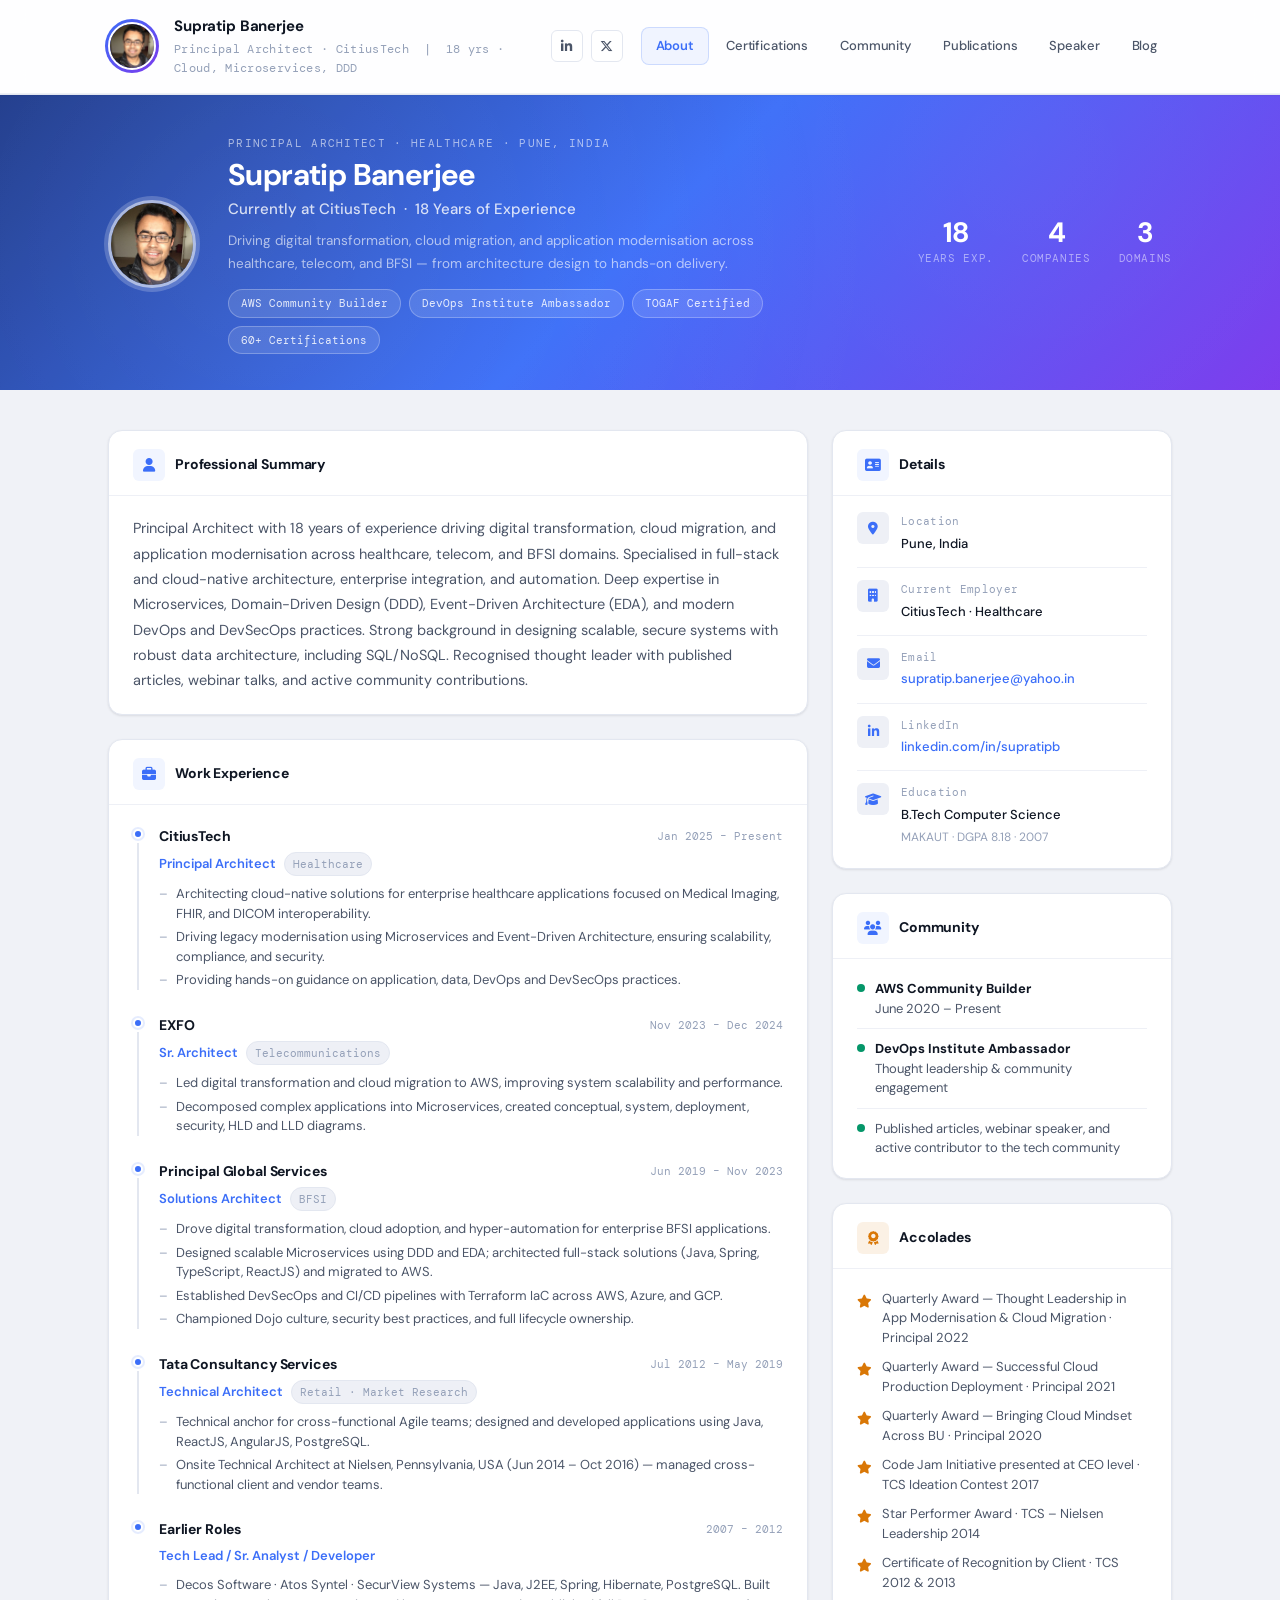
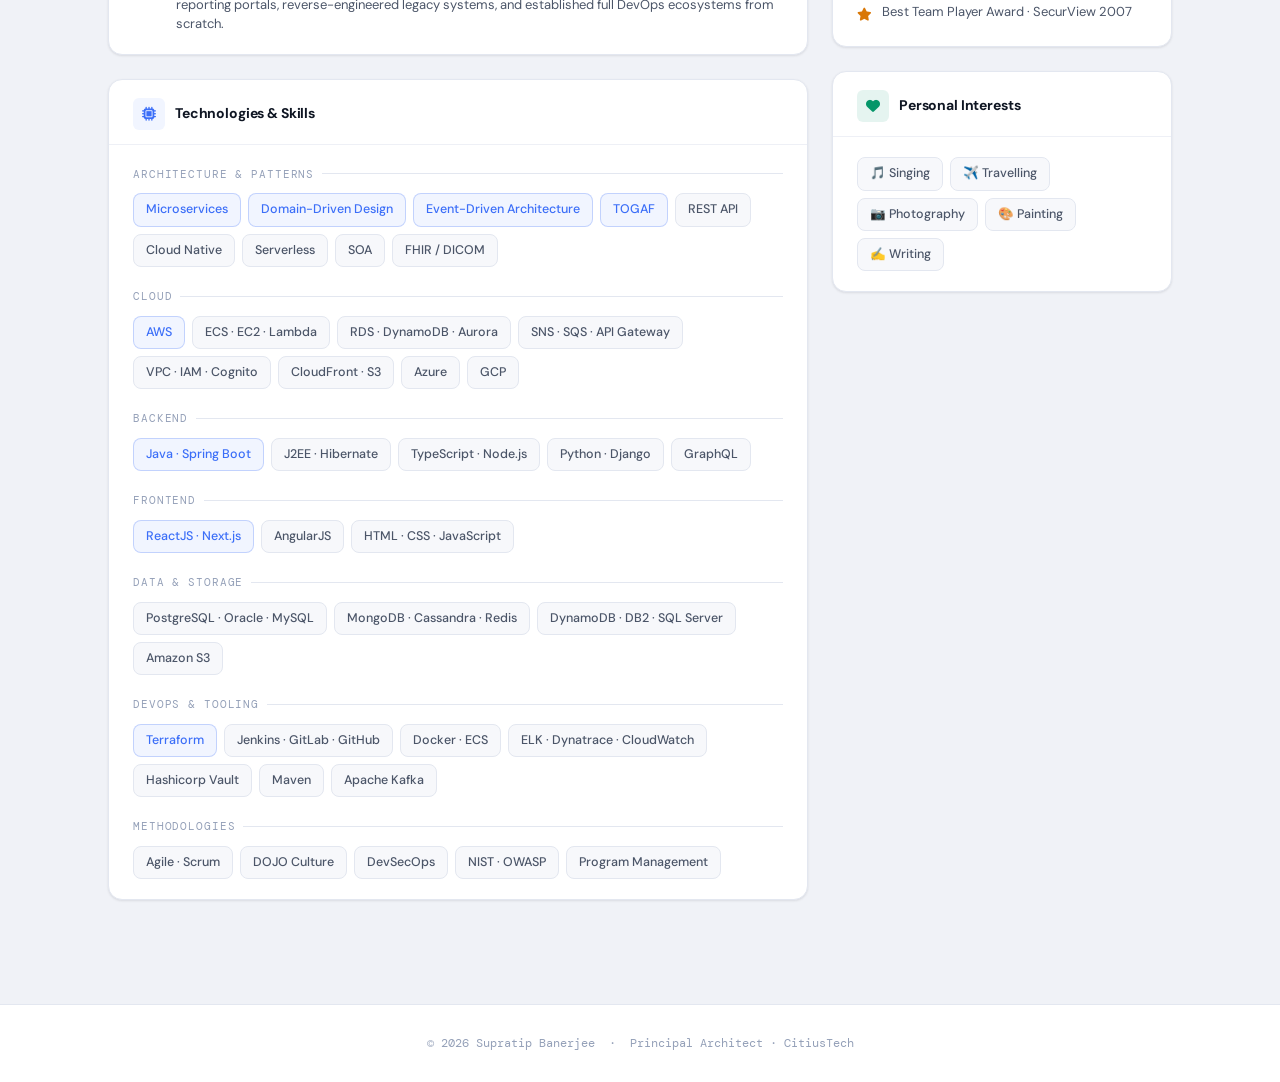
==== index.html @ 38ea7be4 "Update index.html" ====
<!DOCTYPE html>
<html lang="en">
<head>
  <meta charset="UTF-8" />
  <title>Supratip Banerjee · About</title>
  <link rel="icon" href="files/icons/title_icon.png" type="image/x-icon" />
  <meta name="viewport" content="width=device-width, initial-scale=1" />
  <link rel="preconnect" href="https://fonts.googleapis.com" />
  <link rel="preconnect" href="https://fonts.gstatic.com" crossorigin />
  <link href="https://fonts.googleapis.com/css2?family=DM+Sans:wght@300;400;500;600;700&family=DM+Mono:wght@400;500&display=swap" rel="stylesheet" />
  <link rel="stylesheet" href="https://cdnjs.cloudflare.com/ajax/libs/font-awesome/6.5.0/css/all.min.css" />

  <style>
    :root {
      --bg:             #f0f2f7;
      --surface:        #ffffff;
      --surface-2:      #f7f8fb;
      --surface-3:      #eef0f6;
      --border:         #e3e7f0;
      --border-light:   #eef0f6;
      --accent:         #3b6ef8;
      --accent-hover:   #2554d4;
      --accent-dim:     rgba(59,110,248,0.07);
      --accent-dim2:    rgba(59,110,248,0.13);
      --purple:         #7c3aed;
      --green:          #059669;
      --amber:          #d97706;
      --text-primary:   #0f1623;
      --text-secondary: #4b5568;
      --text-muted:     #94a0b8;
      --shadow-sm:      0 1px 3px rgba(15,22,35,0.06), 0 1px 2px rgba(15,22,35,0.04);
      --shadow-md:      0 4px 16px rgba(15,22,35,0.08), 0 1px 4px rgba(15,22,35,0.05);
      --shadow-hover:   0 8px 28px rgba(59,110,248,0.13), 0 2px 8px rgba(15,22,35,0.06);
      --radius:         14px;
      --radius-sm:      8px;
      --radius-xs:      6px;
      --font-body:      'DM Sans', sans-serif;
      --font-mono:      'DM Mono', monospace;
      --transition:     0.18s ease;
      --max-w:          1120px;
    }

    *, *::before, *::after { box-sizing: border-box; margin: 0; padding: 0; }
    html { scroll-behavior: smooth; }
    body {
      background: var(--bg);
      color: var(--text-primary);
      font-family: var(--font-body);
      font-size: 15px;
      line-height: 1.7;
      -webkit-font-smoothing: antialiased;
    }
    a { color: var(--accent); text-decoration: none; transition: all var(--transition); }
    a:hover { opacity: 0.8; }
    img { display: block; max-width: 100%; }
    .container { max-width: var(--max-w); margin: 0 auto; padding: 0 28px; }

    /* ══ HEADER (shared) ══ */
    .site-header {
      background: rgba(255,255,255,0.92);
      backdrop-filter: blur(12px);
      -webkit-backdrop-filter: blur(12px);
      border-bottom: 1px solid var(--border-light);
      position: sticky; top: 0; z-index: 100;
      box-shadow: 0 1px 0 var(--border), var(--shadow-sm);
    }
    .header-inner {
      display: flex; align-items: center; gap: 18px;
      padding: 14px 28px; max-width: var(--max-w); margin: 0 auto;
    }
    .profile-avatar-wrap { position: relative; flex-shrink: 0; }
    .profile-avatar-wrap::before {
      content: ''; position: absolute; inset: -3px; border-radius: 50%;
      background: linear-gradient(135deg, var(--accent), var(--purple)); z-index: 0;
    }
    .profile-avatar {
      width: 48px; height: 48px; border-radius: 50%; object-fit: cover;
      border: 2.5px solid #fff; position: relative; z-index: 1; display: block;
    }
    .profile-info { flex: 1; min-width: 0; }
    .profile-name { font-size: 15px; font-weight: 700; color: var(--text-primary); letter-spacing: -0.01em; white-space: nowrap; overflow: hidden; text-overflow: ellipsis; }
    .profile-title { font-size: 11.5px; color: var(--text-muted); font-family: var(--font-mono); letter-spacing: 0.03em; }
    .social-links { display: flex; gap: 8px; align-items: center; }
    .social-links a {
      display: flex; align-items: center; justify-content: center;
      width: 32px; height: 32px; border-radius: var(--radius-xs);
      border: 1px solid var(--border); background: var(--surface);
      color: var(--text-secondary); font-size: 13px; transition: all var(--transition);
    }
    .social-links a:hover { color: var(--accent); border-color: var(--accent); background: var(--accent-dim); opacity: 1; transform: translateY(-1px); }
    .site-nav { display: flex; gap: 2px; align-items: center; }
    .nav-link { font-size: 13px; font-weight: 500; color: var(--text-secondary); padding: 7px 14px; border-radius: var(--radius-sm); border: 1px solid transparent; transition: all var(--transition); white-space: nowrap; letter-spacing: -0.01em; }
    .nav-link:hover { color: var(--text-primary); background: var(--surface-3); opacity: 1; }
    .nav-link.active { color: var(--accent); background: var(--accent-dim); border-color: rgba(59,110,248,0.2); font-weight: 600; opacity: 1; }
    .hamburger { display: none; flex-direction: column; gap: 5px; cursor: pointer; padding: 6px; background: none; border: none; margin-left: auto; }
    .hamburger span { display: block; width: 22px; height: 2px; background: var(--text-secondary); border-radius: 2px; transition: all var(--transition); }
    .mobile-nav { display: none; background: var(--surface); border-top: 1px solid var(--border-light); padding: 10px 20px 14px; flex-wrap: wrap; gap: 4px; }
    .mobile-nav.open { display: flex; }

    /* ══ HERO ══ */
    .hero-strip {
      background: linear-gradient(135deg, #1e3a8a 0%, #3b6ef8 50%, #7c3aed 100%);
      padding: 40px 0 36px; position: relative; overflow: hidden;
    }
    .hero-strip::before {
      content: ''; position: absolute; inset: 0;
      background: radial-gradient(circle at 20% 50%, rgba(255,255,255,0.06) 0%, transparent 60%),
                  radial-gradient(circle at 80% 20%, rgba(255,255,255,0.04) 0%, transparent 50%);
    }
    .hero-inner {
      max-width: var(--max-w); margin: 0 auto; padding: 0 28px;
      position: relative; display: flex; align-items: center; gap: 32px; flex-wrap: wrap;
    }
    .hero-avatar-wrap { position: relative; flex-shrink: 0; }
    .hero-avatar-wrap::before {
      content: ''; position: absolute; inset: -4px; border-radius: 50%;
      background: rgba(255,255,255,0.2);
    }
    .hero-avatar {
      width: 88px; height: 88px; border-radius: 50%; object-fit: cover;
      border: 3px solid rgba(255,255,255,0.5); position: relative; z-index: 1;
    }
    .hero-text { flex: 1; min-width: 220px; }
    .hero-eyebrow { font-size: 11px; font-family: var(--font-mono); color: rgba(255,255,255,0.6); letter-spacing: 0.12em; text-transform: uppercase; margin-bottom: 6px; }
    .hero-name { font-size: 30px; font-weight: 700; color: #fff; letter-spacing: -0.02em; line-height: 1.15; margin-bottom: 4px; }
    .hero-role { font-size: 15px; color: rgba(255,255,255,0.8); margin-bottom: 8px; font-weight: 500; }
    .hero-intro { font-size: 13.5px; color: rgba(255,255,255,0.62); max-width: 540px; line-height: 1.65; }
    .hero-badges { display: flex; gap: 8px; flex-wrap: wrap; margin-top: 14px; }
    .hero-badge {
      font-size: 11px; font-family: var(--font-mono); padding: 4px 12px;
      border-radius: 20px; border: 1px solid rgba(255,255,255,0.25);
      background: rgba(255,255,255,0.12); color: rgba(255,255,255,0.85);
    }
    .hero-stats { display: flex; gap: 28px; flex-wrap: wrap; flex-shrink: 0; }
    .stat-item { text-align: center; }
    .stat-number { font-size: 28px; font-weight: 700; color: #fff; line-height: 1; letter-spacing: -0.02em; }
    .stat-label { font-size: 10.5px; color: rgba(255,255,255,0.5); font-family: var(--font-mono); letter-spacing: 0.06em; margin-top: 3px; text-transform: uppercase; }

    /* ══ MAIN ══ */
    .main { padding: 40px 0 80px; }
    .two-col { display: grid; grid-template-columns: 1fr 340px; gap: 24px; align-items: start; }

    /* ══ SECTION CARD ══ */
    .section-card {
      background: var(--surface); border: 1px solid var(--border);
      border-radius: var(--radius); box-shadow: var(--shadow-sm); overflow: hidden;
      margin-bottom: 24px;
    }
    .section-head {
      padding: 18px 24px 14px;
      border-bottom: 1px solid var(--border-light);
      display: flex; align-items: center; gap: 10px;
    }
    .section-icon {
      width: 32px; height: 32px; border-radius: var(--radius-xs);
      background: var(--accent-dim); color: var(--accent);
      display: flex; align-items: center; justify-content: center; font-size: 14px; flex-shrink: 0;
    }
    .section-title { font-size: 14px; font-weight: 700; color: var(--text-primary); letter-spacing: -0.01em; }
    .section-body { padding: 20px 24px; }

    /* ══ SUMMARY ══ */
    .summary-text { font-size: 14.5px; color: var(--text-secondary); line-height: 1.75; }

    /* ══ EXPERIENCE TIMELINE ══ */
    .timeline { display: flex; flex-direction: column; gap: 0; }
    .timeline-item { display: flex; gap: 16px; padding-bottom: 24px; position: relative; }
    .timeline-item:last-child { padding-bottom: 0; }
    .timeline-left { display: flex; flex-direction: column; align-items: center; flex-shrink: 0; }
    .timeline-dot {
      width: 10px; height: 10px; border-radius: 50%;
      background: var(--accent); border: 2px solid var(--surface);
      box-shadow: 0 0 0 2px var(--accent-dim2); flex-shrink: 0; margin-top: 4px;
    }
    .timeline-line {
      width: 2px; flex: 1; background: var(--border); margin-top: 4px;
    }
    .timeline-item:last-child .timeline-line { display: none; }
    .timeline-content { flex: 1; min-width: 0; }
    .timeline-header { display: flex; align-items: flex-start; justify-content: space-between; gap: 12px; flex-wrap: wrap; margin-bottom: 3px; }
    .timeline-company { font-size: 14px; font-weight: 700; color: var(--text-primary); letter-spacing: -0.01em; }
    .timeline-period { font-size: 11px; font-family: var(--font-mono); color: var(--text-muted); white-space: nowrap; margin-top: 2px; }
    .timeline-role-row { display: flex; align-items: center; gap: 8px; margin-bottom: 8px; flex-wrap: wrap; }
    .timeline-role { font-size: 13px; font-weight: 600; color: var(--accent); }
    .timeline-domain {
      font-size: 11px; font-family: var(--font-mono); padding: 2px 8px;
      border-radius: 20px; background: var(--surface-3); border: 1px solid var(--border);
      color: var(--text-muted);
    }
    .timeline-bullets { padding-left: 0; list-style: none; display: flex; flex-direction: column; gap: 4px; }
    .timeline-bullets li { font-size: 13px; color: var(--text-secondary); display: flex; gap: 8px; line-height: 1.5; }
    .timeline-bullets li::before { content: '–'; color: var(--text-muted); flex-shrink: 0; }

    /* ══ SKILLS / TECH ══ */
    .skill-group { margin-bottom: 20px; }
    .skill-group:last-child { margin-bottom: 0; }
    .skill-group-label {
      font-size: 11px; font-family: var(--font-mono); letter-spacing: 0.08em;
      text-transform: uppercase; color: var(--text-muted); margin-bottom: 10px;
      display: flex; align-items: center; gap: 8px;
    }
    .skill-group-label::after { content: ''; flex: 1; height: 1px; background: var(--border); }
    .skill-tags { display: flex; flex-wrap: wrap; gap: 7px; }
    .skill-tag {
      font-size: 12.5px; font-weight: 500; padding: 5px 12px;
      border-radius: var(--radius-sm); border: 1px solid var(--border);
      background: var(--surface-2); color: var(--text-secondary);
      transition: all var(--transition); cursor: default;
    }
    .skill-tag:hover { border-color: var(--accent); color: var(--accent); background: var(--accent-dim); }
    .skill-tag.highlight { background: var(--accent-dim); border-color: rgba(59,110,248,0.25); color: var(--accent); }

    /* ══ SIDEBAR CARDS ══ */
    .info-row { display: flex; align-items: flex-start; gap: 12px; padding: 12px 0; border-bottom: 1px solid var(--border-light); }
    .info-row:last-child { border-bottom: none; padding-bottom: 0; }
    .info-row:first-child { padding-top: 0; }
    .info-icon { width: 32px; height: 32px; border-radius: var(--radius-xs); background: var(--surface-3); color: var(--accent); display: flex; align-items: center; justify-content: center; font-size: 13px; flex-shrink: 0; }
    .info-label { font-size: 11px; font-family: var(--font-mono); color: var(--text-muted); letter-spacing: 0.03em; margin-bottom: 2px; }
    .info-value { font-size: 13px; font-weight: 500; color: var(--text-primary); }
    .info-value a { color: var(--accent); }

    /* Accolades */
    .accolade-list { display: flex; flex-direction: column; gap: 10px; }
    .accolade-item { display: flex; gap: 10px; align-items: flex-start; }
    .accolade-icon { color: var(--amber); font-size: 13px; margin-top: 2px; flex-shrink: 0; }
    .accolade-text { font-size: 13px; color: var(--text-secondary); line-height: 1.5; }

    /* Community */
    .community-item { display: flex; gap: 10px; align-items: flex-start; padding: 10px 0; border-bottom: 1px solid var(--border-light); }
    .community-item:last-child { border-bottom: none; padding-bottom: 0; }
    .community-item:first-child { padding-top: 0; }
    .community-dot { width: 8px; height: 8px; border-radius: 50%; background: var(--green); flex-shrink: 0; margin-top: 5px; }
    .community-text { font-size: 13px; color: var(--text-secondary); line-height: 1.5; }
    .community-text strong { color: var(--text-primary); }

    /* ══ FOOTER ══ */
    .site-footer { border-top: 1px solid var(--border); padding: 28px; text-align: center; font-size: 12px; color: var(--text-muted); font-family: var(--font-mono); background: var(--surface); }

    /* ══ RESPONSIVE ══ */
    @media (max-width: 900px) {
      .two-col { grid-template-columns: 1fr; }
    }
    @media (max-width: 768px) {
      .header-inner { padding: 12px 20px; gap: 12px; }
      .site-nav { display: none; }
      .hamburger { display: flex; }
      .hero-strip { padding: 28px 0; }
      .hero-name { font-size: 24px; }
      .hero-stats { gap: 16px; }
      .container { padding: 0 20px; }
    }
    @media (max-width: 520px) {
      .hero-inner { flex-direction: column; }
      .hero-avatar { width: 68px; height: 68px; }
    }
  </style>
</head>
<body>

<!-- ── Header ── -->
<header class="site-header">
  <div class="header-inner">
    <div class="profile-avatar-wrap">
      <img class="profile-avatar" src="assets/images/profile.png" alt="Supratip Banerjee" />
    </div>
    <div class="profile-info">
      <div class="profile-name">Supratip Banerjee</div>
      <div class="profile-title">Principal Architect · CitiusTech &nbsp;|&nbsp; 18 yrs · Cloud, Microservices, DDD</div>
    </div>
    <div class="social-links">
      <a href="https://www.linkedin.com/in/supratipb/" target="_blank" aria-label="LinkedIn"><i class="fab fa-linkedin-in"></i></a>
      <a href="https://twitter.com/supratip" target="_blank" aria-label="Twitter"><i class="fab fa-x-twitter"></i></a>
    </div>
    <nav class="site-nav" aria-label="Main navigation">
      <a href="index.html" class="nav-link active">About</a>
      <a href="cert.html" class="nav-link">Certifications</a>
      <a href="comm.html" class="nav-link">Community</a>
      <a href="publication.html" class="nav-link">Publications</a>
      <a href="speaker.html" class="nav-link">Speaker</a>
      <a href="blog.html" class="nav-link">Blog</a>
    </nav>
    <button class="hamburger" id="hamburgerBtn" aria-label="Toggle menu" aria-expanded="false">
      <span></span><span></span><span></span>
    </button>
  </div>
  <nav class="mobile-nav" id="mobileNav">
    <a href="about.html" class="nav-link active">About</a>
    <a href="index.html" class="nav-link">Certifications</a>
    <a href="comm.html" class="nav-link">Community</a>
    <a href="publication.html" class="nav-link">Publications</a>
    <a href="speaker.html" class="nav-link">Speaker</a>
    <a href="blog.html" class="nav-link">Blog</a>
  </nav>
</header>

<!-- ── Hero ── -->
<div class="hero-strip">
  <div class="hero-inner">
    <div class="hero-avatar-wrap">
      <img class="hero-avatar" src="assets/images/profile.png" alt="Supratip Banerjee" />
    </div>
    <div class="hero-text">
      <div class="hero-eyebrow">Principal Architect · Healthcare · Pune, India</div>
      <h1 class="hero-name">Supratip Banerjee</h1>
      <div class="hero-role">Currently at CitiusTech &nbsp;·&nbsp; 18 Years of Experience</div>
      <div class="hero-intro">Driving digital transformation, cloud migration, and application modernisation across healthcare, telecom, and BFSI — from architecture design to hands-on delivery.</div>
      <div class="hero-badges">
        <span class="hero-badge">AWS Community Builder</span>
        <span class="hero-badge">DevOps Institute Ambassador</span>
        <span class="hero-badge">TOGAF Certified</span>
        <span class="hero-badge">60+ Certifications</span>
      </div>
    </div>
    <div class="hero-stats">
      <div class="stat-item">
        <div class="stat-number">18</div>
        <div class="stat-label">Years Exp.</div>
      </div>
      <div class="stat-item">
        <div class="stat-number">4</div>
        <div class="stat-label">Companies</div>
      </div>
      <div class="stat-item">
        <div class="stat-number">3</div>
        <div class="stat-label">Domains</div>
      </div>
    </div>
  </div>
</div>

<!-- ── Main ── -->
<main class="main">
  <div class="container">
    <div class="two-col">

      <!-- LEFT COLUMN -->
      <div>

        <!-- Summary -->
        <div class="section-card">
          <div class="section-head">
            <div class="section-icon"><i class="fa-solid fa-user"></i></div>
            <div class="section-title">Professional Summary</div>
          </div>
          <div class="section-body">
            <p class="summary-text">
              Principal Architect with 18 years of experience driving digital transformation, cloud migration,
              and application modernisation across healthcare, telecom, and BFSI domains. Specialised in
              full-stack and cloud-native architecture, enterprise integration, and automation. Deep expertise
              in Microservices, Domain-Driven Design (DDD), Event-Driven Architecture (EDA), and modern
              DevOps and DevSecOps practices. Strong background in designing scalable, secure systems with
              robust data architecture, including SQL/NoSQL. Recognised thought leader with published articles,
              webinar talks, and active community contributions.
            </p>
          </div>
        </div>

        <!-- Experience -->
        <div class="section-card">
          <div class="section-head">
            <div class="section-icon"><i class="fa-solid fa-briefcase"></i></div>
            <div class="section-title">Work Experience</div>
          </div>
          <div class="section-body">
            <div class="timeline">

              <div class="timeline-item">
                <div class="timeline-left">
                  <div class="timeline-dot"></div>
                  <div class="timeline-line"></div>
                </div>
                <div class="timeline-content">
                  <div class="timeline-header">
                    <div class="timeline-company">CitiusTech</div>
                    <div class="timeline-period">Jan 2025 – Present</div>
                  </div>
                  <div class="timeline-role-row">
                    <span class="timeline-role">Principal Architect</span>
                    <span class="timeline-domain">Healthcare</span>
                  </div>
                  <ul class="timeline-bullets">
                    <li>Architecting cloud-native solutions for enterprise healthcare applications focused on Medical Imaging, FHIR, and DICOM interoperability.</li>
                    <li>Driving legacy modernisation using Microservices and Event-Driven Architecture, ensuring scalability, compliance, and security.</li>
                    <li>Providing hands-on guidance on application, data, DevOps and DevSecOps practices.</li>
                  </ul>
                </div>
              </div>

              <div class="timeline-item">
                <div class="timeline-left">
                  <div class="timeline-dot"></div>
                  <div class="timeline-line"></div>
                </div>
                <div class="timeline-content">
                  <div class="timeline-header">
                    <div class="timeline-company">EXFO</div>
                    <div class="timeline-period">Nov 2023 – Dec 2024</div>
                  </div>
                  <div class="timeline-role-row">
                    <span class="timeline-role">Sr. Architect</span>
                    <span class="timeline-domain">Telecommunications</span>
                  </div>
                  <ul class="timeline-bullets">
                    <li>Led digital transformation and cloud migration to AWS, improving system scalability and performance.</li>
                    <li>Decomposed complex applications into Microservices, created conceptual, system, deployment, security, HLD and LLD diagrams.</li>
                  </ul>
                </div>
              </div>

              <div class="timeline-item">
                <div class="timeline-left">
                  <div class="timeline-dot"></div>
                  <div class="timeline-line"></div>
                </div>
                <div class="timeline-content">
                  <div class="timeline-header">
                    <div class="timeline-company">Principal Global Services</div>
                    <div class="timeline-period">Jun 2019 – Nov 2023</div>
                  </div>
                  <div class="timeline-role-row">
                    <span class="timeline-role">Solutions Architect</span>
                    <span class="timeline-domain">BFSI</span>
                  </div>
                  <ul class="timeline-bullets">
                    <li>Drove digital transformation, cloud adoption, and hyper-automation for enterprise BFSI applications.</li>
                    <li>Designed scalable Microservices using DDD and EDA; architected full-stack solutions (Java, Spring, TypeScript, ReactJS) and migrated to AWS.</li>
                    <li>Established DevSecOps and CI/CD pipelines with Terraform IaC across AWS, Azure, and GCP.</li>
                    <li>Championed Dojo culture, security best practices, and full lifecycle ownership.</li>
                  </ul>
                </div>
              </div>

              <div class="timeline-item">
                <div class="timeline-left">
                  <div class="timeline-dot"></div>
                  <div class="timeline-line"></div>
                </div>
                <div class="timeline-content">
                  <div class="timeline-header">
                    <div class="timeline-company">Tata Consultancy Services</div>
                    <div class="timeline-period">Jul 2012 – May 2019</div>
                  </div>
                  <div class="timeline-role-row">
                    <span class="timeline-role">Technical Architect</span>
                    <span class="timeline-domain">Retail · Market Research</span>
                  </div>
                  <ul class="timeline-bullets">
                    <li>Technical anchor for cross-functional Agile teams; designed and developed applications using Java, ReactJS, AngularJS, PostgreSQL.</li>
                    <li>Onsite Technical Architect at Nielsen, Pennsylvania, USA (Jun 2014 – Oct 2016) — managed cross-functional client and vendor teams.</li>
                  </ul>
                </div>
              </div>

              <div class="timeline-item">
                <div class="timeline-left">
                  <div class="timeline-dot"></div>
                  <div class="timeline-line"></div>
                </div>
                <div class="timeline-content">
                  <div class="timeline-header">
                    <div class="timeline-company">Earlier Roles</div>
                    <div class="timeline-period">2007 – 2012</div>
                  </div>
                  <div class="timeline-role-row">
                    <span class="timeline-role">Tech Lead / Sr. Analyst / Developer</span>
                  </div>
                  <ul class="timeline-bullets">
                    <li>Decos Software · Atos Syntel · SecurView Systems — Java, J2EE, Spring, Hibernate, PostgreSQL. Built reporting portals, reverse-engineered legacy systems, and established full DevOps ecosystems from scratch.</li>
                  </ul>
                </div>
              </div>

            </div>
          </div>
        </div>

        <!-- Tech & Skills -->
        <div class="section-card">
          <div class="section-head">
            <div class="section-icon"><i class="fa-solid fa-microchip"></i></div>
            <div class="section-title">Technologies &amp; Skills</div>
          </div>
          <div class="section-body">

            <div class="skill-group">
              <div class="skill-group-label">Architecture &amp; Patterns</div>
              <div class="skill-tags">
                <span class="skill-tag highlight">Microservices</span>
                <span class="skill-tag highlight">Domain-Driven Design</span>
                <span class="skill-tag highlight">Event-Driven Architecture</span>
                <span class="skill-tag highlight">TOGAF</span>
                <span class="skill-tag">REST API</span>
                <span class="skill-tag">Cloud Native</span>
                <span class="skill-tag">Serverless</span>
                <span class="skill-tag">SOA</span>
                <span class="skill-tag">FHIR / DICOM</span>
              </div>
            </div>

            <div class="skill-group">
              <div class="skill-group-label">Cloud</div>
              <div class="skill-tags">
                <span class="skill-tag highlight">AWS</span>
                <span class="skill-tag">ECS · EC2 · Lambda</span>
                <span class="skill-tag">RDS · DynamoDB · Aurora</span>
                <span class="skill-tag">SNS · SQS · API Gateway</span>
                <span class="skill-tag">VPC · IAM · Cognito</span>
                <span class="skill-tag">CloudFront · S3</span>
                <span class="skill-tag">Azure</span>
                <span class="skill-tag">GCP</span>
              </div>
            </div>

            <div class="skill-group">
              <div class="skill-group-label">Backend</div>
              <div class="skill-tags">
                <span class="skill-tag highlight">Java · Spring Boot</span>
                <span class="skill-tag">J2EE · Hibernate</span>
                <span class="skill-tag">TypeScript · Node.js</span>
                <span class="skill-tag">Python · Django</span>
                <span class="skill-tag">GraphQL</span>
              </div>
            </div>

            <div class="skill-group">
              <div class="skill-group-label">Frontend</div>
              <div class="skill-tags">
                <span class="skill-tag highlight">ReactJS · Next.js</span>
                <span class="skill-tag">AngularJS</span>
                <span class="skill-tag">HTML · CSS · JavaScript</span>
              </div>
            </div>

            <div class="skill-group">
              <div class="skill-group-label">Data &amp; Storage</div>
              <div class="skill-tags">
                <span class="skill-tag">PostgreSQL · Oracle · MySQL</span>
                <span class="skill-tag">MongoDB · Cassandra · Redis</span>
                <span class="skill-tag">DynamoDB · DB2 · SQL Server</span>
                <span class="skill-tag">Amazon S3</span>
              </div>
            </div>

            <div class="skill-group">
              <div class="skill-group-label">DevOps &amp; Tooling</div>
              <div class="skill-tags">
                <span class="skill-tag highlight">Terraform</span>
                <span class="skill-tag">Jenkins · GitLab · GitHub</span>
                <span class="skill-tag">Docker · ECS</span>
                <span class="skill-tag">ELK · Dynatrace · CloudWatch</span>
                <span class="skill-tag">Hashicorp Vault</span>
                <span class="skill-tag">Maven</span>
                <span class="skill-tag">Apache Kafka</span>
              </div>
            </div>

            <div class="skill-group">
              <div class="skill-group-label">Methodologies</div>
              <div class="skill-tags">
                <span class="skill-tag">Agile · Scrum</span>
                <span class="skill-tag">DOJO Culture</span>
                <span class="skill-tag">DevSecOps</span>
                <span class="skill-tag">NIST · OWASP</span>
                <span class="skill-tag">Program Management</span>
              </div>
            </div>

          </div>
        </div>

      </div><!-- /LEFT -->

      <!-- RIGHT COLUMN -->
      <div>

        <!-- Contact & Info -->
        <div class="section-card">
          <div class="section-head">
            <div class="section-icon"><i class="fa-solid fa-address-card"></i></div>
            <div class="section-title">Details</div>
          </div>
          <div class="section-body" style="padding-top:16px;">
            <div class="info-row">
              <div class="info-icon"><i class="fa-solid fa-location-dot"></i></div>
              <div>
                <div class="info-label">Location</div>
                <div class="info-value">Pune, India</div>
              </div>
            </div>
            <div class="info-row">
              <div class="info-icon"><i class="fa-solid fa-building"></i></div>
              <div>
                <div class="info-label">Current Employer</div>
                <div class="info-value">CitiusTech · Healthcare</div>
              </div>
            </div>
            <div class="info-row">
              <div class="info-icon"><i class="fa-solid fa-envelope"></i></div>
              <div>
                <div class="info-label">Email</div>
                <div class="info-value"><a href="mailto:supratip.banerjee@yahoo.in">supratip.banerjee@yahoo.in</a></div>
              </div>
            </div>
            <div class="info-row">
              <div class="info-icon"><i class="fab fa-linkedin-in"></i></div>
              <div>
                <div class="info-label">LinkedIn</div>
                <div class="info-value"><a href="https://www.linkedin.com/in/supratipb/" target="_blank">linkedin.com/in/supratipb</a></div>
              </div>
            </div>
            <div class="info-row">
              <div class="info-icon"><i class="fa-solid fa-graduation-cap"></i></div>
              <div>
                <div class="info-label">Education</div>
                <div class="info-value">B.Tech Computer Science<br><span style="font-size:12px;color:var(--text-muted);font-weight:400;">MAKAUT · DGPA 8.18 · 2007</span></div>
              </div>
            </div>
          </div>
        </div>

        <!-- Community -->
        <div class="section-card">
          <div class="section-head">
            <div class="section-icon"><i class="fa-solid fa-users"></i></div>
            <div class="section-title">Community</div>
          </div>
          <div class="section-body">
            <div class="community-item">
              <div class="community-dot"></div>
              <div class="community-text"><strong>AWS Community Builder</strong><br>June 2020 – Present</div>
            </div>
            <div class="community-item">
              <div class="community-dot"></div>
              <div class="community-text"><strong>DevOps Institute Ambassador</strong><br>Thought leadership & community engagement</div>
            </div>
            <div class="community-item">
              <div class="community-dot"></div>
              <div class="community-text">Published articles, webinar speaker, and active contributor to the tech community</div>
            </div>
          </div>
        </div>

        <!-- Accolades -->
        <div class="section-card">
          <div class="section-head">
            <div class="section-icon" style="background:rgba(217,119,6,0.1);color:var(--amber);"><i class="fa-solid fa-award"></i></div>
            <div class="section-title">Accolades</div>
          </div>
          <div class="section-body">
            <div class="accolade-list">
              <div class="accolade-item">
                <div class="accolade-icon"><i class="fa-solid fa-star"></i></div>
                <div class="accolade-text">Quarterly Award — Thought Leadership in App Modernisation & Cloud Migration · Principal 2022</div>
              </div>
              <div class="accolade-item">
                <div class="accolade-icon"><i class="fa-solid fa-star"></i></div>
                <div class="accolade-text">Quarterly Award — Successful Cloud Production Deployment · Principal 2021</div>
              </div>
              <div class="accolade-item">
                <div class="accolade-icon"><i class="fa-solid fa-star"></i></div>
                <div class="accolade-text">Quarterly Award — Bringing Cloud Mindset Across BU · Principal 2020</div>
              </div>
              <div class="accolade-item">
                <div class="accolade-icon"><i class="fa-solid fa-star"></i></div>
                <div class="accolade-text">Code Jam Initiative presented at CEO level · TCS Ideation Contest 2017</div>
              </div>
              <div class="accolade-item">
                <div class="accolade-icon"><i class="fa-solid fa-star"></i></div>
                <div class="accolade-text">Star Performer Award · TCS – Nielsen Leadership 2014</div>
              </div>
              <div class="accolade-item">
                <div class="accolade-icon"><i class="fa-solid fa-star"></i></div>
                <div class="accolade-text">Certificate of Recognition by Client · TCS 2012 &amp; 2013</div>
              </div>
              <div class="accolade-item">
                <div class="accolade-icon"><i class="fa-solid fa-star"></i></div>
                <div class="accolade-text">Best Team Player Award · SecurView 2007</div>
              </div>
            </div>
          </div>
        </div>

        <!-- Interests -->
        <div class="section-card">
          <div class="section-head">
            <div class="section-icon" style="background:rgba(5,150,105,0.1);color:var(--green);"><i class="fa-solid fa-heart"></i></div>
            <div class="section-title">Personal Interests</div>
          </div>
          <div class="section-body">
            <div class="skill-tags">
              <span class="skill-tag">🎵 Singing</span>
              <span class="skill-tag">✈️ Travelling</span>
              <span class="skill-tag">📷 Photography</span>
              <span class="skill-tag">🎨 Painting</span>
              <span class="skill-tag">✍️ Writing</span>
            </div>
          </div>
        </div>

      </div><!-- /RIGHT -->
    </div>
  </div>
</main>

<footer class="site-footer">
  &copy; <span id="year"></span> Supratip Banerjee &nbsp;·&nbsp; Principal Architect · CitiusTech
</footer>

<script>
  document.getElementById('year').textContent = new Date().getFullYear();
  document.getElementById('hamburgerBtn').addEventListener('click', function () {
    const nav = document.getElementById('mobileNav');
    const open = nav.classList.toggle('open');
    this.setAttribute('aria-expanded', open);
  });
</script>
</body>
</html>
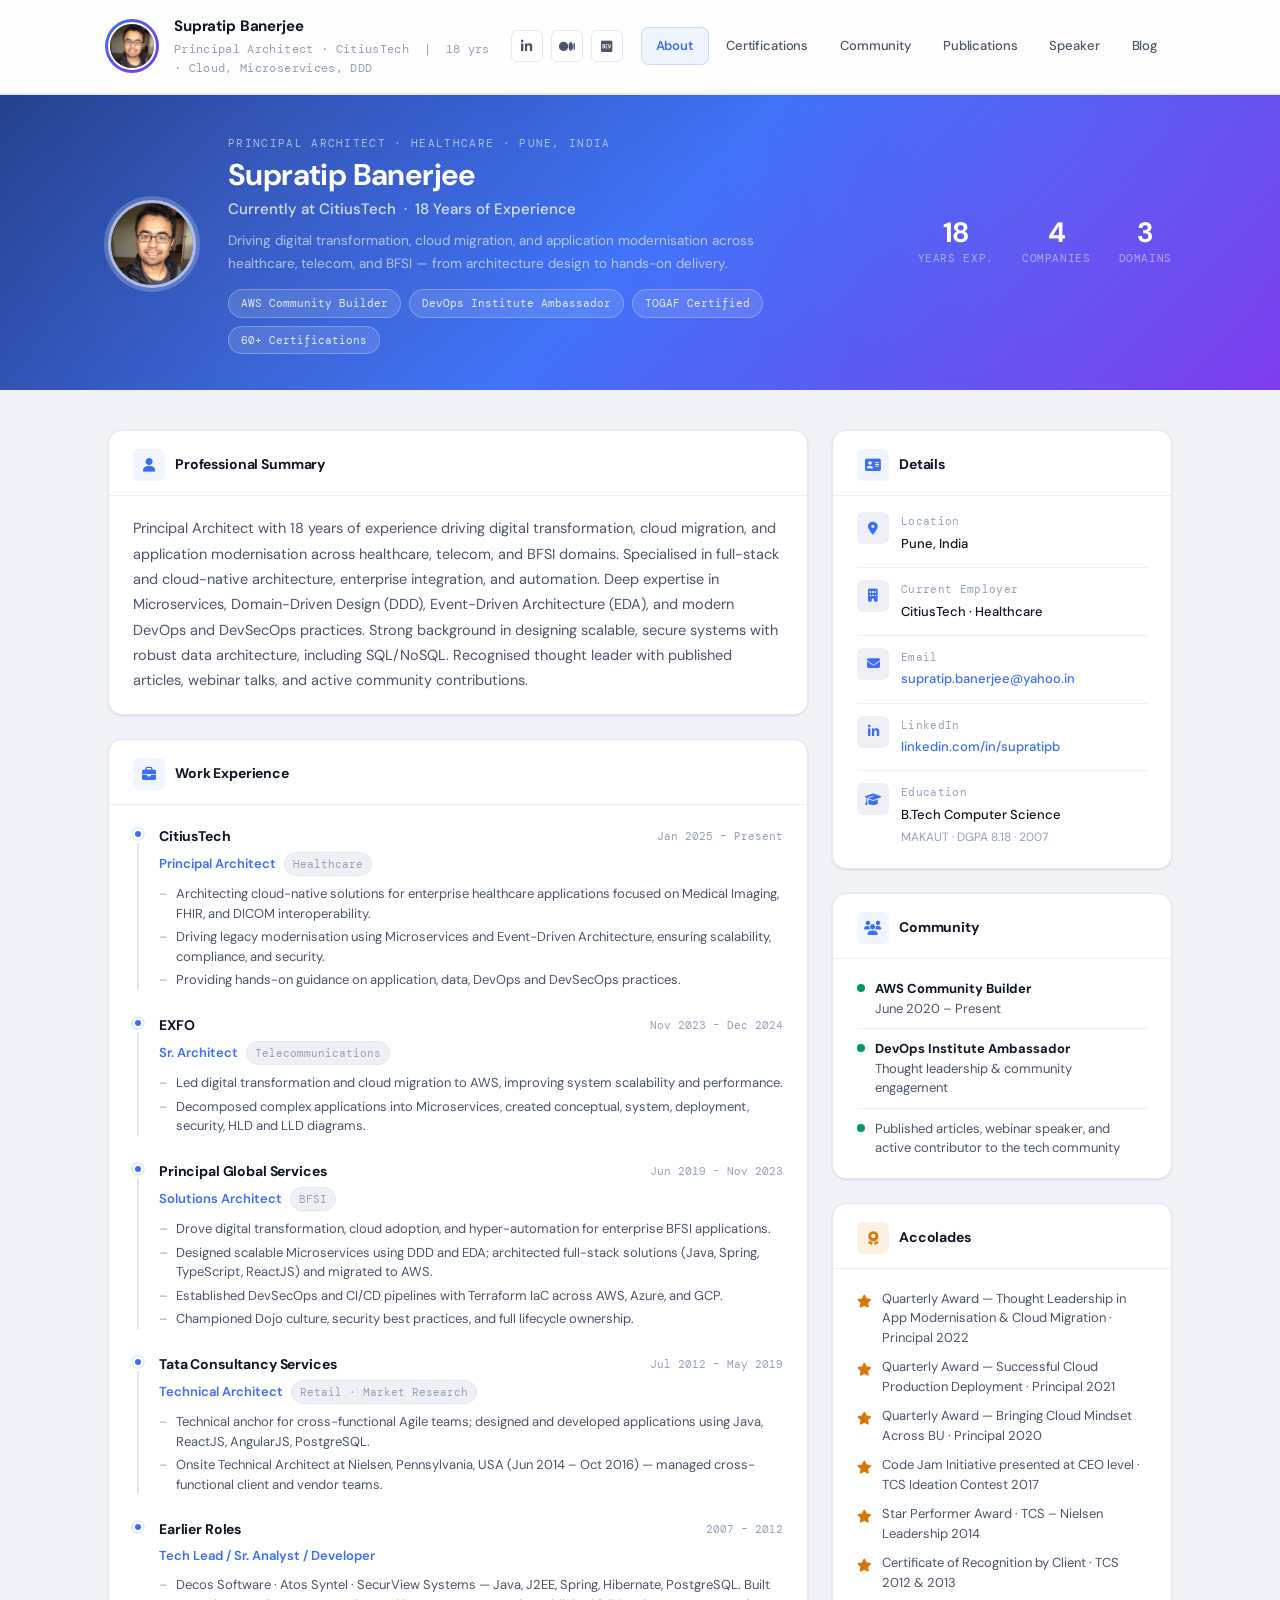
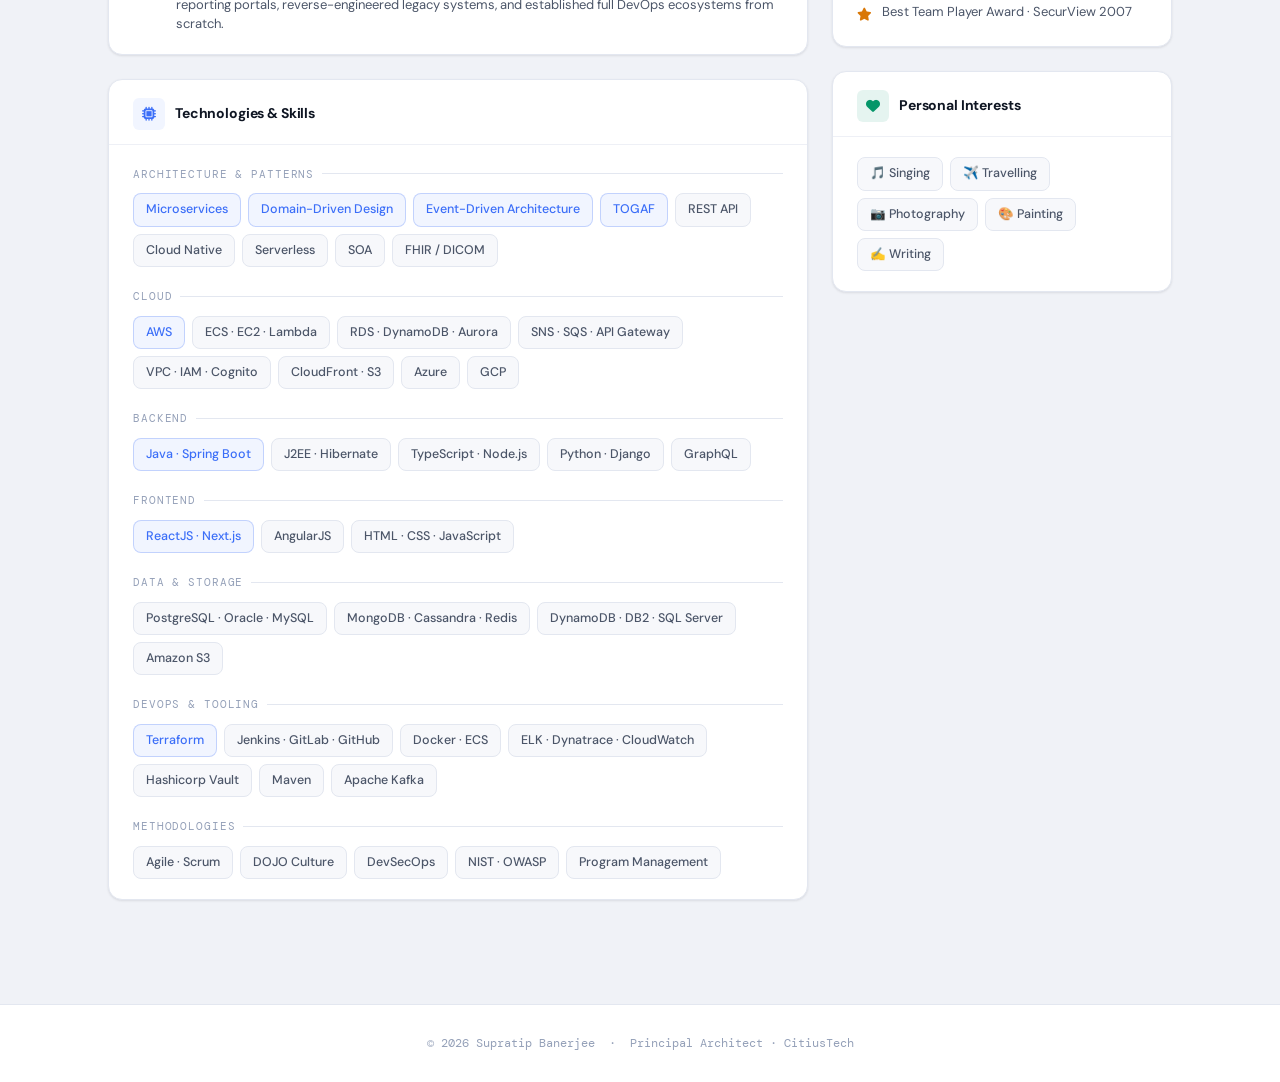
==== commit 431a6564: "Update index.html" ====
--- a/index.html
+++ b/index.html
@@ -269,7 +269,8 @@
     </div>
     <div class="social-links">
       <a href="https://www.linkedin.com/in/supratipb/" target="_blank" aria-label="LinkedIn"><i class="fab fa-linkedin-in"></i></a>
-      <a href="https://twitter.com/supratip" target="_blank" aria-label="Twitter"><i class="fab fa-x-twitter"></i></a>
+      <a href="https://medium.com/@supratip-banerjee" target="_blank" aria-label="Medium"><i class="fab fa-medium"></i></a>
+      <a href="https://dev.to/supratipb" target="_blank" aria-label="dev.to"><i class="fab fa-dev"></i></a>
     </div>
     <nav class="site-nav" aria-label="Main navigation">
       <a href="index.html" class="nav-link active">About</a>
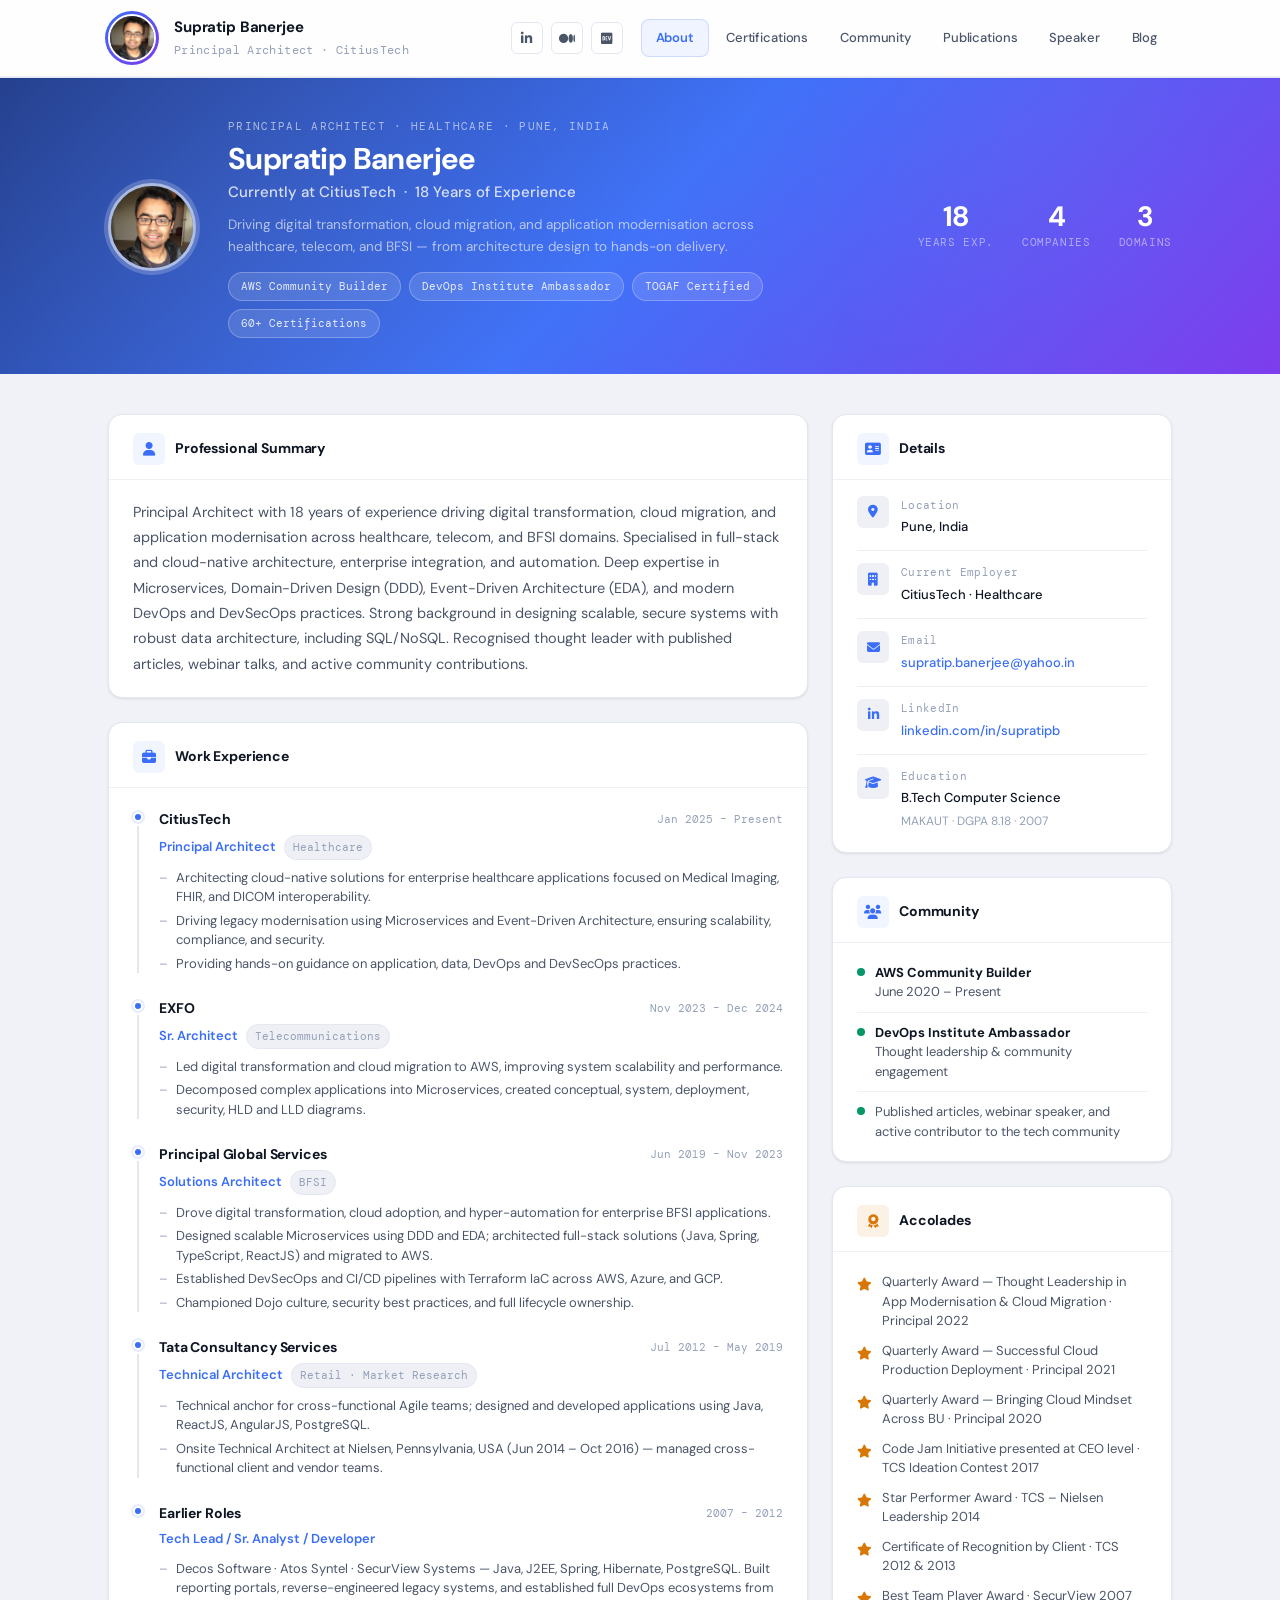
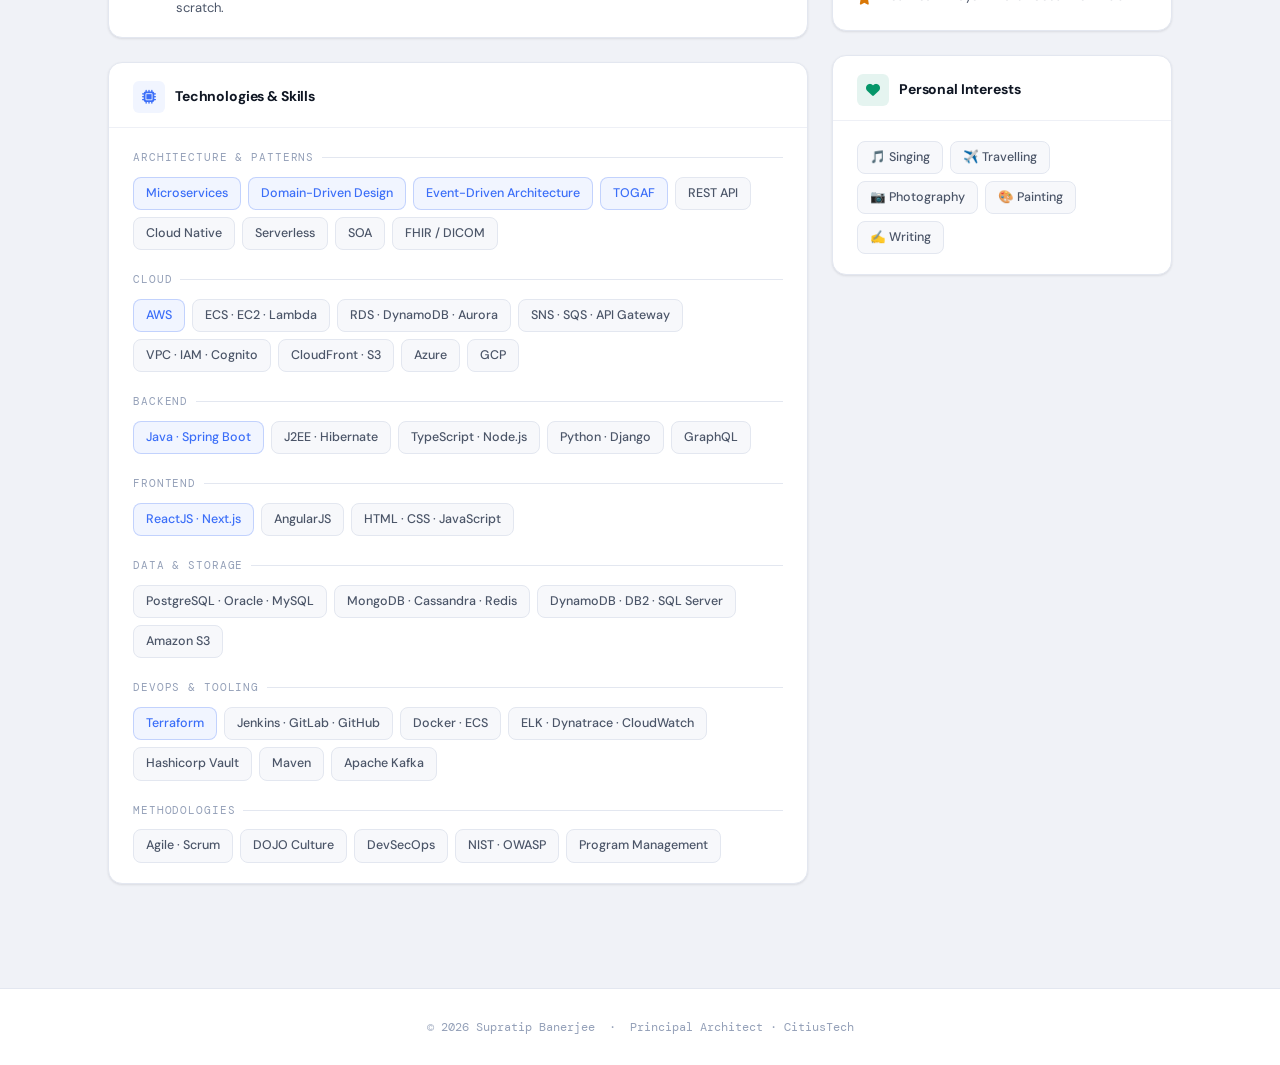
==== commit 978514f1: "Update index.html" ====
--- a/index.html
+++ b/index.html
@@ -265,7 +265,7 @@
     </div>
     <div class="profile-info">
       <div class="profile-name">Supratip Banerjee</div>
-      <div class="profile-title">Principal Architect · CitiusTech &nbsp;|&nbsp; 18 yrs · Cloud, Microservices, DDD</div>
+      <div class="profile-title">Principal Architect · CitiusTech &nbsp;</div>
     </div>
     <div class="social-links">
       <a href="https://www.linkedin.com/in/supratipb/" target="_blank" aria-label="LinkedIn"><i class="fab fa-linkedin-in"></i></a>
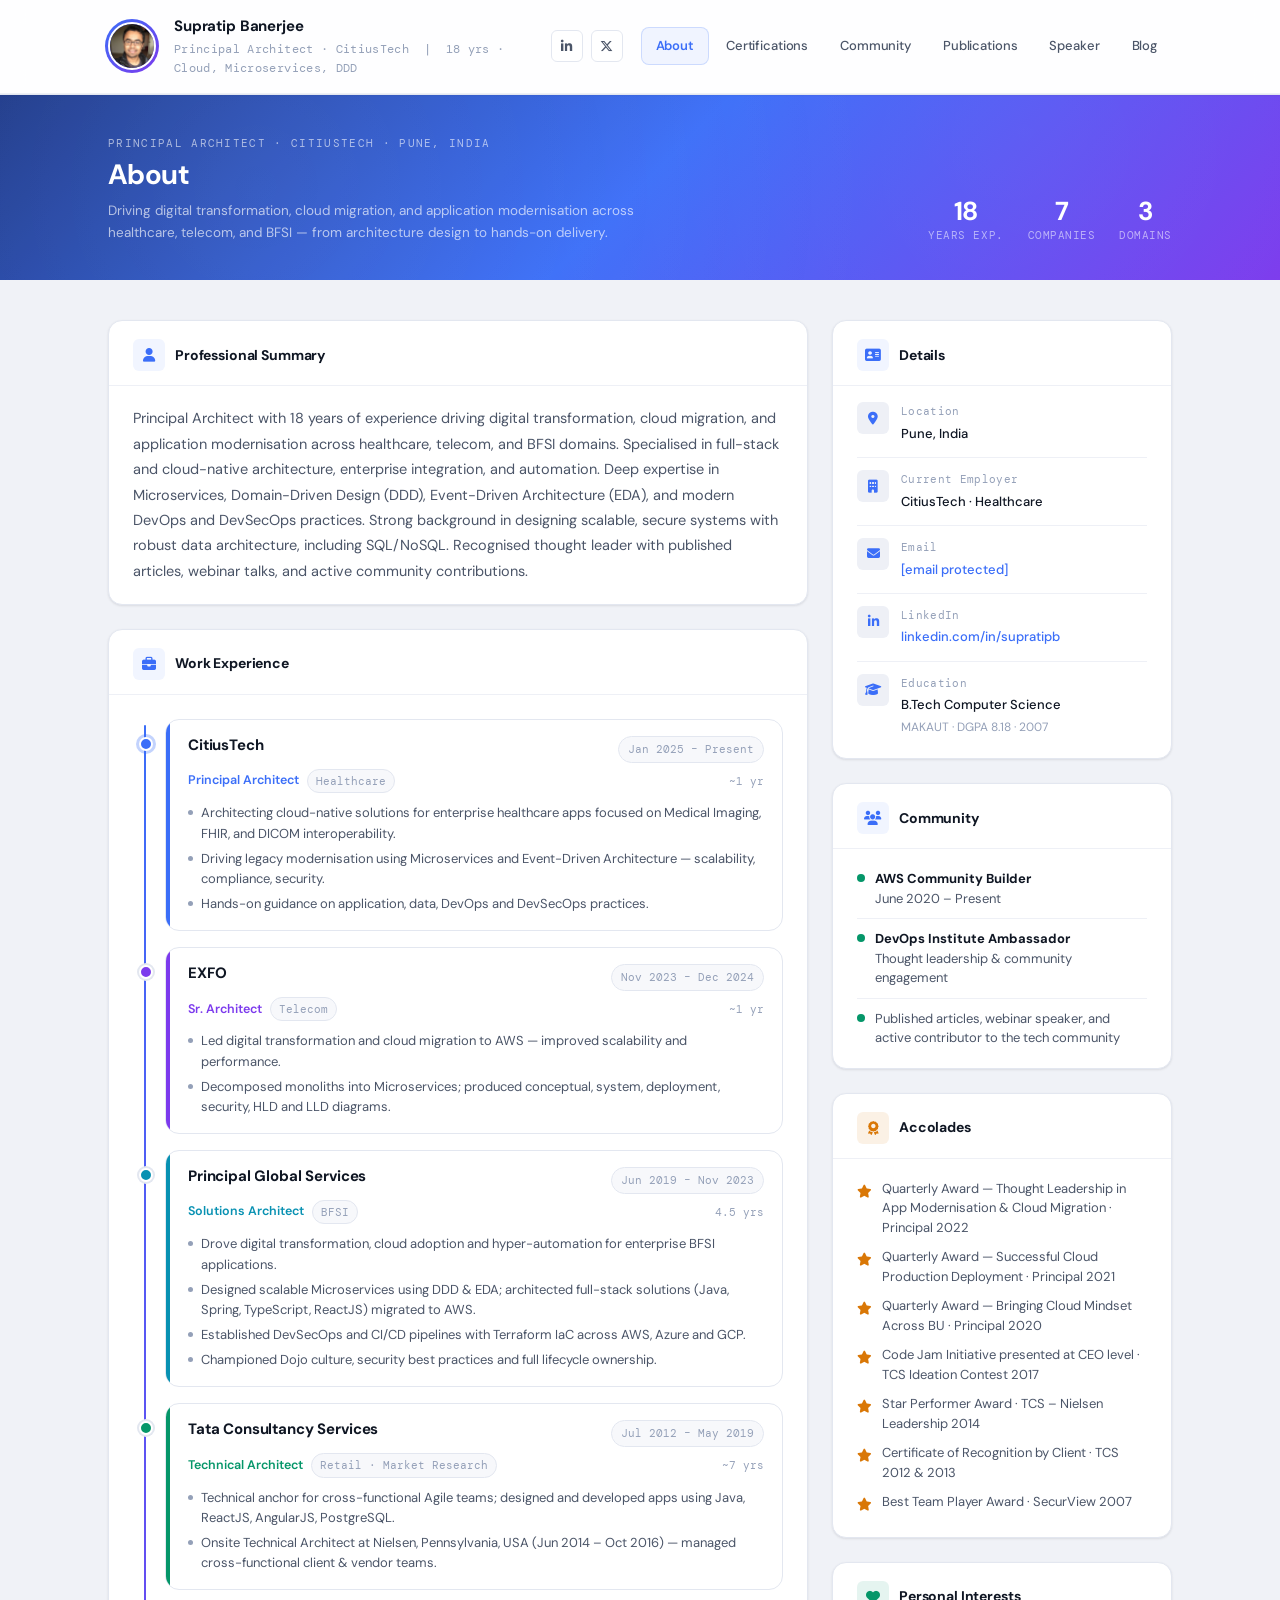
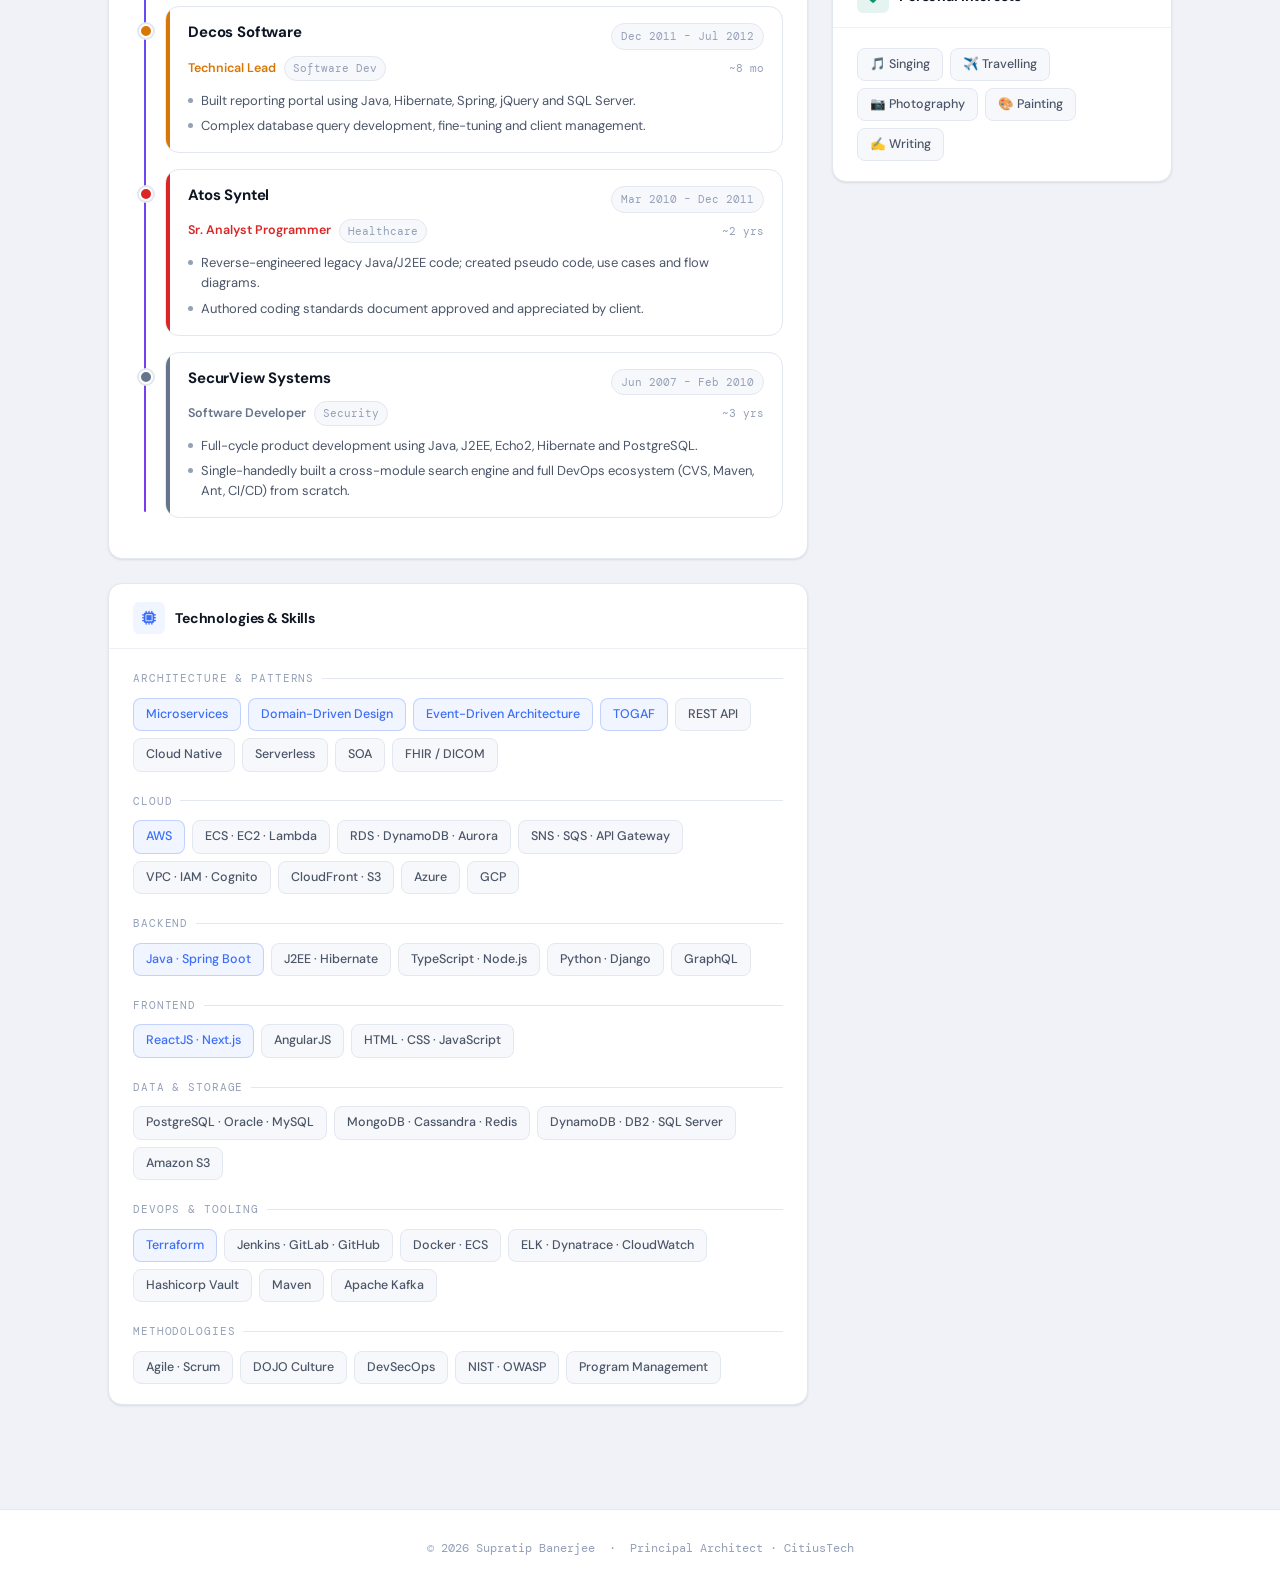
==== commit dcbf039f: "Update index.html" ====
--- a/index.html
+++ b/index.html
@@ -109,32 +109,23 @@
     }
     .hero-inner {
       max-width: var(--max-w); margin: 0 auto; padding: 0 28px;
-      position: relative; display: flex; align-items: center; gap: 32px; flex-wrap: wrap;
-    }
-    .hero-avatar-wrap { position: relative; flex-shrink: 0; }
-    .hero-avatar-wrap::before {
-      content: ''; position: absolute; inset: -4px; border-radius: 50%;
-      background: rgba(255,255,255,0.2);
-    }
-    .hero-avatar {
-      width: 88px; height: 88px; border-radius: 50%; object-fit: cover;
-      border: 3px solid rgba(255,255,255,0.5); position: relative; z-index: 1;
+      position: relative; display: flex; align-items: flex-end;
+      justify-content: space-between; gap: 24px; flex-wrap: wrap;
     }
     .hero-text { flex: 1; min-width: 220px; }
     .hero-eyebrow { font-size: 11px; font-family: var(--font-mono); color: rgba(255,255,255,0.6); letter-spacing: 0.12em; text-transform: uppercase; margin-bottom: 6px; }
-    .hero-name { font-size: 30px; font-weight: 700; color: #fff; letter-spacing: -0.02em; line-height: 1.15; margin-bottom: 4px; }
-    .hero-role { font-size: 15px; color: rgba(255,255,255,0.8); margin-bottom: 8px; font-weight: 500; }
-    .hero-intro { font-size: 13.5px; color: rgba(255,255,255,0.62); max-width: 540px; line-height: 1.65; }
+    .hero-title { font-size: 28px; font-weight: 700; color: #fff; letter-spacing: -0.02em; line-height: 1.2; margin-bottom: 8px; }
+    .hero-intro { font-size: 13.5px; color: rgba(255,255,255,0.65); max-width: 560px; line-height: 1.65; }
     .hero-badges { display: flex; gap: 8px; flex-wrap: wrap; margin-top: 14px; }
     .hero-badge {
       font-size: 11px; font-family: var(--font-mono); padding: 4px 12px;
       border-radius: 20px; border: 1px solid rgba(255,255,255,0.25);
       background: rgba(255,255,255,0.12); color: rgba(255,255,255,0.85);
     }
-    .hero-stats { display: flex; gap: 28px; flex-wrap: wrap; flex-shrink: 0; }
+    .hero-stats { display: flex; gap: 24px; flex-wrap: wrap; flex-shrink: 0; }
     .stat-item { text-align: center; }
-    .stat-number { font-size: 28px; font-weight: 700; color: #fff; line-height: 1; letter-spacing: -0.02em; }
-    .stat-label { font-size: 10.5px; color: rgba(255,255,255,0.5); font-family: var(--font-mono); letter-spacing: 0.06em; margin-top: 3px; text-transform: uppercase; }
+    .stat-number { font-size: 26px; font-weight: 700; color: #fff; line-height: 1; letter-spacing: -0.02em; }
+    .stat-label { font-size: 10.5px; color: rgba(255,255,255,0.55); font-family: var(--font-mono); letter-spacing: 0.05em; margin-top: 3px; text-transform: uppercase; }
 
     /* ══ MAIN ══ */
     .main { padding: 40px 0 80px; }
@@ -233,6 +224,126 @@
     .community-text { font-size: 13px; color: var(--text-secondary); line-height: 1.5; }
     .community-text strong { color: var(--text-primary); }
 
+    /* ══ VERTICAL GRAPHICAL TIMELINE ══ */
+    .vtl { position: relative; padding-left: 32px; }
+
+    /* continuous spine */
+    .vtl::before {
+      content: ''; position: absolute; left: 11px; top: 6px; bottom: 6px;
+      width: 2px; background: linear-gradient(180deg, var(--accent) 0%, var(--purple) 100%);
+      border-radius: 2px;
+    }
+
+    .vtl-item {
+      position: relative; margin-bottom: 0;
+      animation: fadeUp 0.35s ease both;
+    }
+
+    /* Connector line from dot down to next item */
+    .vtl-item + .vtl-item { margin-top: 0; }
+
+    /* Dot on spine */
+    .vtl-dot {
+      position: absolute; left: -26px; top: 18px;
+      width: 14px; height: 14px; border-radius: 50%;
+      border: 2.5px solid #fff;
+      box-shadow: 0 0 0 2px var(--border);
+      z-index: 1; flex-shrink: 0;
+    }
+    .vtl-dot.current {
+      box-shadow: 0 0 0 3px rgba(59,110,248,0.3);
+      animation: pulseRing 2s infinite;
+    }
+    @keyframes pulseRing {
+      0%,100% { box-shadow: 0 0 0 3px rgba(59,110,248,0.3); }
+      50%      { box-shadow: 0 0 0 6px rgba(59,110,248,0.1); }
+    }
+
+    /* Card */
+    .vtl-card {
+      background: var(--surface);
+      border: 1px solid var(--border);
+      border-radius: var(--radius);
+      margin-bottom: 16px;
+      overflow: hidden;
+      transition: box-shadow var(--transition), border-color var(--transition), transform var(--transition);
+    }
+    .vtl-card:hover {
+      border-color: rgba(59,110,248,0.3);
+      box-shadow: var(--shadow-hover);
+      transform: translateX(3px);
+    }
+
+    /* Coloured accent bar on left of card */
+    .vtl-card-inner {
+      display: flex;
+    }
+    .vtl-accent {
+      width: 4px; flex-shrink: 0; border-radius: 0;
+    }
+    .vtl-card-body { padding: 16px 18px; flex: 1; }
+
+    /* Header row */
+    .vtl-header {
+      display: flex; align-items: flex-start;
+      justify-content: space-between; gap: 12px;
+      margin-bottom: 6px; flex-wrap: wrap;
+    }
+    .vtl-company {
+      font-size: 15px; font-weight: 700; color: var(--text-primary);
+      letter-spacing: -0.01em; line-height: 1.2;
+    }
+    .vtl-period {
+      font-size: 11px; font-family: var(--font-mono);
+      color: var(--text-muted); white-space: nowrap;
+      background: var(--surface-2); border: 1px solid var(--border);
+      padding: 3px 9px; border-radius: 20px; flex-shrink: 0;
+    }
+
+    /* Role + domain row */
+    .vtl-meta {
+      display: flex; align-items: center; gap: 8px;
+      margin-bottom: 10px; flex-wrap: wrap;
+    }
+    .vtl-role {
+      font-size: 12.5px; font-weight: 600;
+    }
+    .vtl-domain {
+      font-size: 11px; font-family: var(--font-mono);
+      color: var(--text-muted); background: var(--surface-2);
+      border: 1px solid var(--border); padding: 2px 8px;
+      border-radius: 20px;
+    }
+    .vtl-duration {
+      font-size: 11px; font-family: var(--font-mono);
+      color: var(--text-muted); margin-left: auto;
+    }
+
+    /* Bullets */
+    .vtl-bullets { display: flex; flex-direction: column; gap: 5px; }
+    .vtl-bullets li {
+      font-size: 13px; color: var(--text-secondary);
+      display: flex; gap: 8px; line-height: 1.55; list-style: none;
+    }
+    .vtl-bullets li::before {
+      content: ''; width: 5px; height: 5px; border-radius: 50%;
+      background: var(--text-muted); flex-shrink: 0; margin-top: 7px;
+    }
+
+    /* Year marker */
+    .vtl-year-marker {
+      position: relative; left: -32px; width: calc(100% + 32px);
+      margin-bottom: 8px; display: flex; align-items: center; gap: 10px;
+    }
+    .vtl-year-pill {
+      font-size: 10px; font-family: var(--font-mono); font-weight: 600;
+      color: var(--text-muted); background: var(--surface-3);
+      border: 1px solid var(--border); padding: 2px 10px;
+      border-radius: 20px; white-space: nowrap; flex-shrink: 0;
+      margin-left: 32px;
+    }
+    .vtl-year-line { flex: 1; height: 1px; background: var(--border); }
+
     /* ══ FOOTER ══ */
     .site-footer { border-top: 1px solid var(--border); padding: 28px; text-align: center; font-size: 12px; color: var(--text-muted); font-family: var(--font-mono); background: var(--surface); }
 
@@ -245,13 +356,12 @@
       .site-nav { display: none; }
       .hamburger { display: flex; }
       .hero-strip { padding: 28px 0; }
-      .hero-name { font-size: 24px; }
+      .hero-title { font-size: 22px; }
       .hero-stats { gap: 16px; }
       .container { padding: 0 20px; }
     }
     @media (max-width: 520px) {
-      .hero-inner { flex-direction: column; }
-      .hero-avatar { width: 68px; height: 68px; }
+      .hero-inner { flex-direction: column; align-items: flex-start; }
     }
   </style>
 </head>
@@ -265,12 +375,11 @@
     </div>
     <div class="profile-info">
       <div class="profile-name">Supratip Banerjee</div>
-      <div class="profile-title">Principal Architect · CitiusTech &nbsp;</div>
+      <div class="profile-title">Principal Architect · CitiusTech &nbsp;|&nbsp; 18 yrs · Cloud, Microservices, DDD</div>
     </div>
     <div class="social-links">
       <a href="https://www.linkedin.com/in/supratipb/" target="_blank" aria-label="LinkedIn"><i class="fab fa-linkedin-in"></i></a>
-      <a href="https://medium.com/@supratip-banerjee" target="_blank" aria-label="Medium"><i class="fab fa-medium"></i></a>
-      <a href="https://dev.to/supratipb" target="_blank" aria-label="dev.to"><i class="fab fa-dev"></i></a>
+      <a href="https://twitter.com/supratip" target="_blank" aria-label="Twitter"><i class="fab fa-x-twitter"></i></a>
     </div>
     <nav class="site-nav" aria-label="Main navigation">
       <a href="index.html" class="nav-link active">About</a>
@@ -285,8 +394,8 @@
     </button>
   </div>
   <nav class="mobile-nav" id="mobileNav">
-    <a href="about.html" class="nav-link active">About</a>
-    <a href="index.html" class="nav-link">Certifications</a>
+    <a href="index.html" class="nav-link active">About</a>
+    <a href="cert.html" class="nav-link">Certifications</a>
     <a href="comm.html" class="nav-link">Community</a>
     <a href="publication.html" class="nav-link">Publications</a>
     <a href="speaker.html" class="nav-link">Speaker</a>
@@ -297,20 +406,10 @@
 <!-- ── Hero ── -->
 <div class="hero-strip">
   <div class="hero-inner">
-    <div class="hero-avatar-wrap">
-      <img class="hero-avatar" src="assets/images/profile.png" alt="Supratip Banerjee" />
-    </div>
     <div class="hero-text">
-      <div class="hero-eyebrow">Principal Architect · Healthcare · Pune, India</div>
-      <h1 class="hero-name">Supratip Banerjee</h1>
-      <div class="hero-role">Currently at CitiusTech &nbsp;·&nbsp; 18 Years of Experience</div>
+      <div class="hero-eyebrow">Principal Architect · CitiusTech · Pune, India</div>
+      <h1 class="hero-title">About</h1>
       <div class="hero-intro">Driving digital transformation, cloud migration, and application modernisation across healthcare, telecom, and BFSI — from architecture design to hands-on delivery.</div>
-      <div class="hero-badges">
-        <span class="hero-badge">AWS Community Builder</span>
-        <span class="hero-badge">DevOps Institute Ambassador</span>
-        <span class="hero-badge">TOGAF Certified</span>
-        <span class="hero-badge">60+ Certifications</span>
-      </div>
     </div>
     <div class="hero-stats">
       <div class="stat-item">
@@ -318,7 +417,7 @@
         <div class="stat-label">Years Exp.</div>
       </div>
       <div class="stat-item">
-        <div class="stat-number">4</div>
+        <div class="stat-number">7</div>
         <div class="stat-label">Companies</div>
       </div>
       <div class="stat-item">
@@ -356,122 +455,14 @@
           </div>
         </div>
 
-        <!-- Experience -->
+        <!-- Experience Timeline -->
         <div class="section-card">
           <div class="section-head">
             <div class="section-icon"><i class="fa-solid fa-briefcase"></i></div>
             <div class="section-title">Work Experience</div>
           </div>
-          <div class="section-body">
-            <div class="timeline">
-
-              <div class="timeline-item">
-                <div class="timeline-left">
-                  <div class="timeline-dot"></div>
-                  <div class="timeline-line"></div>
-                </div>
-                <div class="timeline-content">
-                  <div class="timeline-header">
-                    <div class="timeline-company">CitiusTech</div>
-                    <div class="timeline-period">Jan 2025 – Present</div>
-                  </div>
-                  <div class="timeline-role-row">
-                    <span class="timeline-role">Principal Architect</span>
-                    <span class="timeline-domain">Healthcare</span>
-                  </div>
-                  <ul class="timeline-bullets">
-                    <li>Architecting cloud-native solutions for enterprise healthcare applications focused on Medical Imaging, FHIR, and DICOM interoperability.</li>
-                    <li>Driving legacy modernisation using Microservices and Event-Driven Architecture, ensuring scalability, compliance, and security.</li>
-                    <li>Providing hands-on guidance on application, data, DevOps and DevSecOps practices.</li>
-                  </ul>
-                </div>
-              </div>
-
-              <div class="timeline-item">
-                <div class="timeline-left">
-                  <div class="timeline-dot"></div>
-                  <div class="timeline-line"></div>
-                </div>
-                <div class="timeline-content">
-                  <div class="timeline-header">
-                    <div class="timeline-company">EXFO</div>
-                    <div class="timeline-period">Nov 2023 – Dec 2024</div>
-                  </div>
-                  <div class="timeline-role-row">
-                    <span class="timeline-role">Sr. Architect</span>
-                    <span class="timeline-domain">Telecommunications</span>
-                  </div>
-                  <ul class="timeline-bullets">
-                    <li>Led digital transformation and cloud migration to AWS, improving system scalability and performance.</li>
-                    <li>Decomposed complex applications into Microservices, created conceptual, system, deployment, security, HLD and LLD diagrams.</li>
-                  </ul>
-                </div>
-              </div>
-
-              <div class="timeline-item">
-                <div class="timeline-left">
-                  <div class="timeline-dot"></div>
-                  <div class="timeline-line"></div>
-                </div>
-                <div class="timeline-content">
-                  <div class="timeline-header">
-                    <div class="timeline-company">Principal Global Services</div>
-                    <div class="timeline-period">Jun 2019 – Nov 2023</div>
-                  </div>
-                  <div class="timeline-role-row">
-                    <span class="timeline-role">Solutions Architect</span>
-                    <span class="timeline-domain">BFSI</span>
-                  </div>
-                  <ul class="timeline-bullets">
-                    <li>Drove digital transformation, cloud adoption, and hyper-automation for enterprise BFSI applications.</li>
-                    <li>Designed scalable Microservices using DDD and EDA; architected full-stack solutions (Java, Spring, TypeScript, ReactJS) and migrated to AWS.</li>
-                    <li>Established DevSecOps and CI/CD pipelines with Terraform IaC across AWS, Azure, and GCP.</li>
-                    <li>Championed Dojo culture, security best practices, and full lifecycle ownership.</li>
-                  </ul>
-                </div>
-              </div>
-
-              <div class="timeline-item">
-                <div class="timeline-left">
-                  <div class="timeline-dot"></div>
-                  <div class="timeline-line"></div>
-                </div>
-                <div class="timeline-content">
-                  <div class="timeline-header">
-                    <div class="timeline-company">Tata Consultancy Services</div>
-                    <div class="timeline-period">Jul 2012 – May 2019</div>
-                  </div>
-                  <div class="timeline-role-row">
-                    <span class="timeline-role">Technical Architect</span>
-                    <span class="timeline-domain">Retail · Market Research</span>
-                  </div>
-                  <ul class="timeline-bullets">
-                    <li>Technical anchor for cross-functional Agile teams; designed and developed applications using Java, ReactJS, AngularJS, PostgreSQL.</li>
-                    <li>Onsite Technical Architect at Nielsen, Pennsylvania, USA (Jun 2014 – Oct 2016) — managed cross-functional client and vendor teams.</li>
-                  </ul>
-                </div>
-              </div>
-
-              <div class="timeline-item">
-                <div class="timeline-left">
-                  <div class="timeline-dot"></div>
-                  <div class="timeline-line"></div>
-                </div>
-                <div class="timeline-content">
-                  <div class="timeline-header">
-                    <div class="timeline-company">Earlier Roles</div>
-                    <div class="timeline-period">2007 – 2012</div>
-                  </div>
-                  <div class="timeline-role-row">
-                    <span class="timeline-role">Tech Lead / Sr. Analyst / Developer</span>
-                  </div>
-                  <ul class="timeline-bullets">
-                    <li>Decos Software · Atos Syntel · SecurView Systems — Java, J2EE, Spring, Hibernate, PostgreSQL. Built reporting portals, reverse-engineered legacy systems, and established full DevOps ecosystems from scratch.</li>
-                  </ul>
-                </div>
-              </div>
-
-            </div>
+          <div class="section-body" style="padding: 24px;">
+            <div class="vtl" id="vtlContainer"></div>
           </div>
         </div>
 
@@ -599,7 +590,7 @@
               <div class="info-icon"><i class="fa-solid fa-envelope"></i></div>
               <div>
                 <div class="info-label">Email</div>
-                <div class="info-value"><a href="mailto:supratip.banerjee@yahoo.in">supratip.banerjee@yahoo.in</a></div>
+                <div class="info-value"><a href="/cdn-cgi/l/email-protection#99eaece9ebf8edf0e9b7fbf8f7fcebf3fcfcd9e0f8f1f6f6b7f0f7"><span class="__cf_email__" data-cfemail="651610151704110c154b07040b00170f0000251c040d0a0a4b0c0b">[email&#160;protected]</span></a></div>
               </div>
             </div>
             <div class="info-row">
@@ -707,13 +698,137 @@
   &copy; <span id="year"></span> Supratip Banerjee &nbsp;·&nbsp; Principal Architect · CitiusTech
 </footer>
 
-<script>
+<script data-cfasync="false" src="/cdn-cgi/scripts/5c5dd728/cloudflare-static/email-decode.min.js"></script><script>
   document.getElementById('year').textContent = new Date().getFullYear();
   document.getElementById('hamburgerBtn').addEventListener('click', function () {
     const nav = document.getElementById('mobileNav');
-    const open = nav.classList.toggle('open');
-    this.setAttribute('aria-expanded', open);
+    this.setAttribute('aria-expanded', nav.classList.toggle('open'));
   });
-</script>
+
+  // ── VERTICAL GRAPHICAL TIMELINE ──────────────────────────────
+  const JOBS = [
+    {
+      company: "CitiusTech",
+      role:    "Principal Architect",
+      domain:  "Healthcare",
+      period:  "Jan 2025 – Present",
+      duration:"~1 yr",
+      color:   "#3b6ef8",
+      current: true,
+      bullets: [
+        "Architecting cloud-native solutions for enterprise healthcare apps focused on Medical Imaging, FHIR, and DICOM interoperability.",
+        "Driving legacy modernisation using Microservices and Event-Driven Architecture — scalability, compliance, security.",
+        "Hands-on guidance on application, data, DevOps and DevSecOps practices.",
+      ],
+    },
+    {
+      company: "EXFO",
+      role:    "Sr. Architect",
+      domain:  "Telecom",
+      period:  "Nov 2023 – Dec 2024",
+      duration:"~1 yr",
+      color:   "#7c3aed",
+      bullets: [
+        "Led digital transformation and cloud migration to AWS — improved scalability and performance.",
+        "Decomposed monoliths into Microservices; produced conceptual, system, deployment, security, HLD and LLD diagrams.",
+      ],
+    },
+    {
+      company: "Principal Global Services",
+      role:    "Solutions Architect",
+      domain:  "BFSI",
+      period:  "Jun 2019 – Nov 2023",
+      duration:"4.5 yrs",
+      color:   "#0891b2",
+      bullets: [
+        "Drove digital transformation, cloud adoption and hyper-automation for enterprise BFSI applications.",
+        "Designed scalable Microservices using DDD & EDA; architected full-stack solutions (Java, Spring, TypeScript, ReactJS) migrated to AWS.",
+        "Established DevSecOps and CI/CD pipelines with Terraform IaC across AWS, Azure and GCP.",
+        "Championed Dojo culture, security best practices and full lifecycle ownership.",
+      ],
+    },
+    {
+      company: "Tata Consultancy Services",
+      role:    "Technical Architect",
+      domain:  "Retail · Market Research",
+      period:  "Jul 2012 – May 2019",
+      duration:"~7 yrs",
+      color:   "#059669",
+      bullets: [
+        "Technical anchor for cross-functional Agile teams; designed and developed apps using Java, ReactJS, AngularJS, PostgreSQL.",
+        "Onsite Technical Architect at Nielsen, Pennsylvania, USA (Jun 2014 – Oct 2016) — managed cross-functional client & vendor teams.",
+      ],
+    },
+    {
+      company: "Decos Software",
+      role:    "Technical Lead",
+      domain:  "Software Dev",
+      period:  "Dec 2011 – Jul 2012",
+      duration:"~8 mo",
+      color:   "#d97706",
+      bullets: [
+        "Built reporting portal using Java, Hibernate, Spring, jQuery and SQL Server.",
+        "Complex database query development, fine-tuning and client management.",
+      ],
+    },
+    {
+      company: "Atos Syntel",
+      role:    "Sr. Analyst Programmer",
+      domain:  "Healthcare",
+      period:  "Mar 2010 – Dec 2011",
+      duration:"~2 yrs",
+      color:   "#dc2626",
+      bullets: [
+        "Reverse-engineered legacy Java/J2EE code; created pseudo code, use cases and flow diagrams.",
+        "Authored coding standards document approved and appreciated by client.",
+      ],
+    },
+    {
+      company: "SecurView Systems",
+      role:    "Software Developer",
+      domain:  "Security",
+      period:  "Jun 2007 – Feb 2010",
+      duration:"~3 yrs",
+      color:   "#64748b",
+      bullets: [
+        "Full-cycle product development using Java, J2EE, Echo2, Hibernate and PostgreSQL.",
+        "Single-handedly built a cross-module search engine and full DevOps ecosystem (CVS, Maven, Ant, CI/CD) from scratch.",
+      ],
+    },
+  ];
+
+  function buildTimeline() {
+    const container = document.getElementById('vtlContainer');
+    let html = '';
+    JOBS.forEach((j, i) => {
+      const delay = i * 60;
+      html += `
+        <div class="vtl-item" style="animation-delay:${delay}ms">
+          <div class="vtl-dot${j.current ? ' current' : ''}" style="background:${j.color}"></div>
+          <div class="vtl-card">
+            <div class="vtl-card-inner">
+              <div class="vtl-accent" style="background:${j.color}"></div>
+              <div class="vtl-card-body">
+                <div class="vtl-header">
+                  <div class="vtl-company">${j.company}</div>
+                  <div class="vtl-period">${j.period}</div>
+                </div>
+                <div class="vtl-meta">
+                  <span class="vtl-role" style="color:${j.color}">${j.role}</span>
+                  <span class="vtl-domain">${j.domain}</span>
+                  <span class="vtl-duration">${j.duration}</span>
+                </div>
+                <ul class="vtl-bullets">
+                  ${j.bullets.map(b => `<li>${b}</li>`).join('')}
+                </ul>
+              </div>
+            </div>
+          </div>
+        </div>`;
+    });
+    container.innerHTML = html;
+  }
+
+  buildTimeline();</script>
 </body>
 </html>
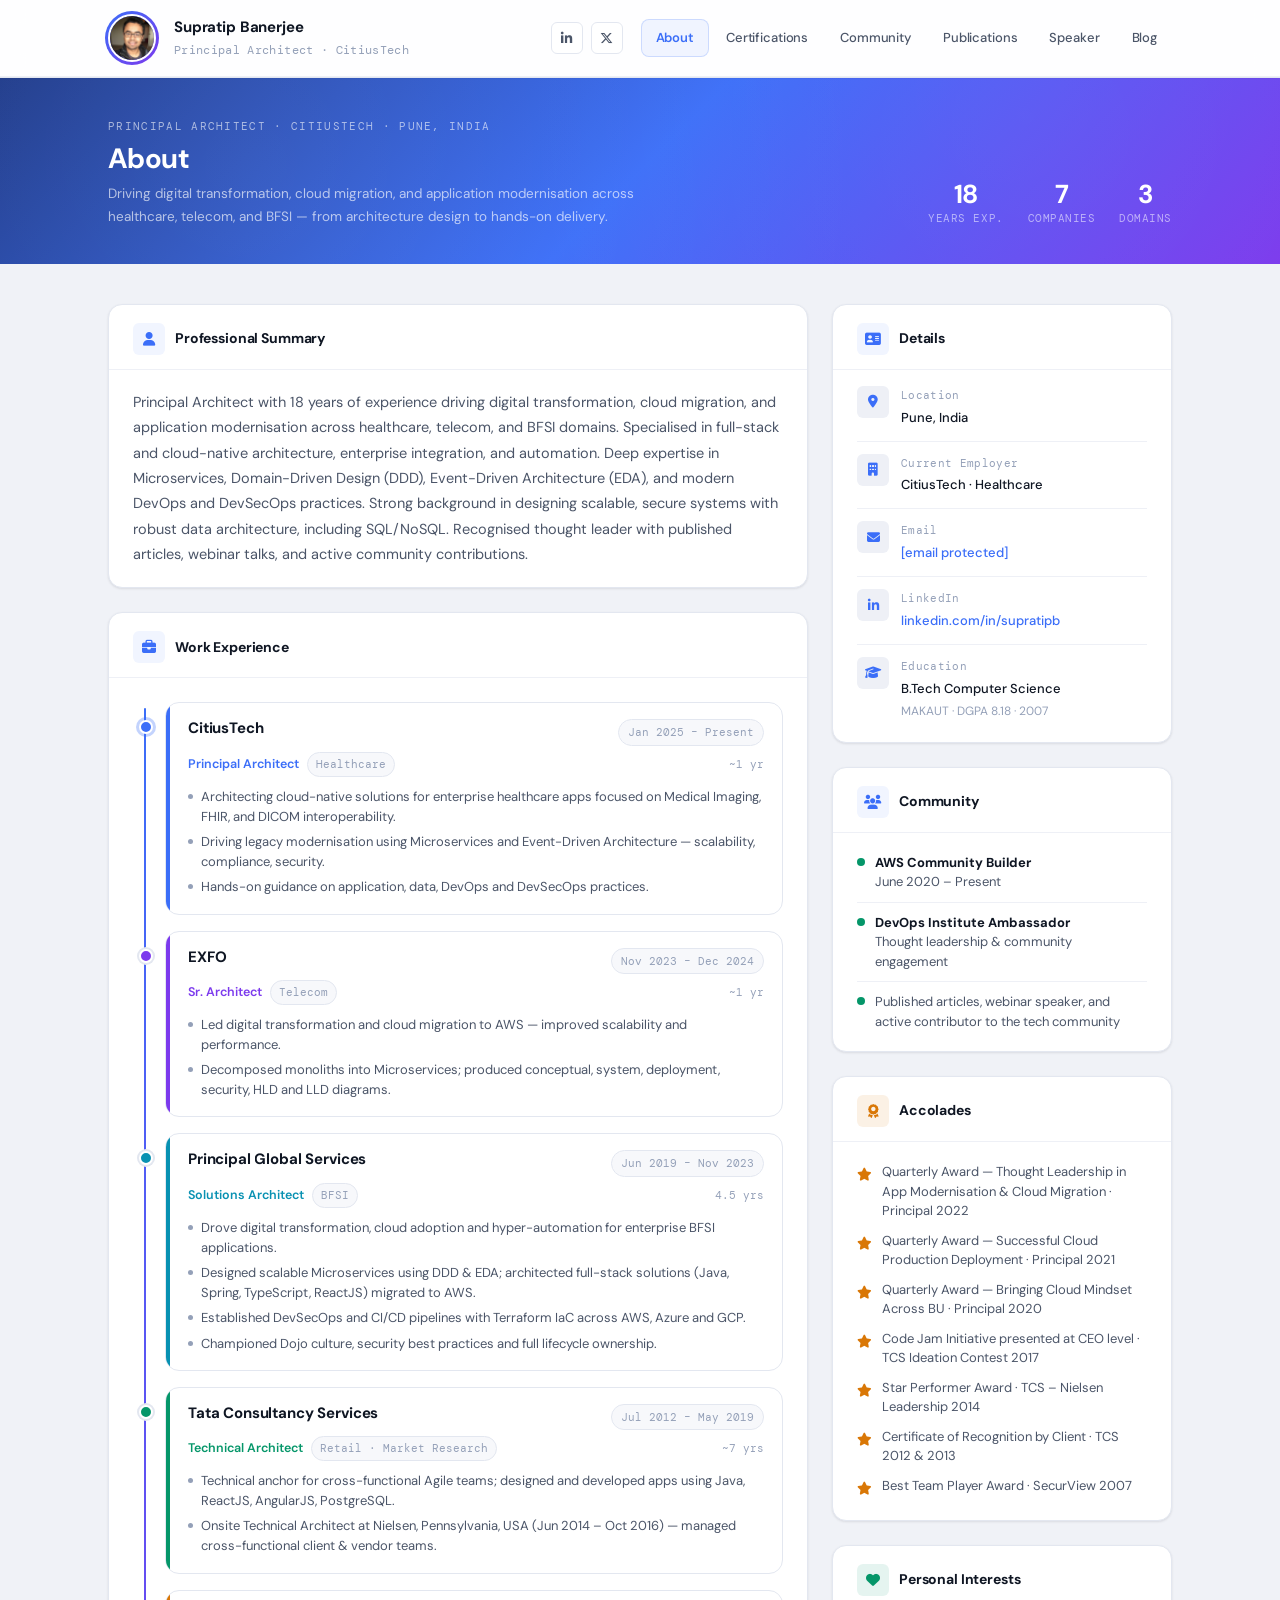
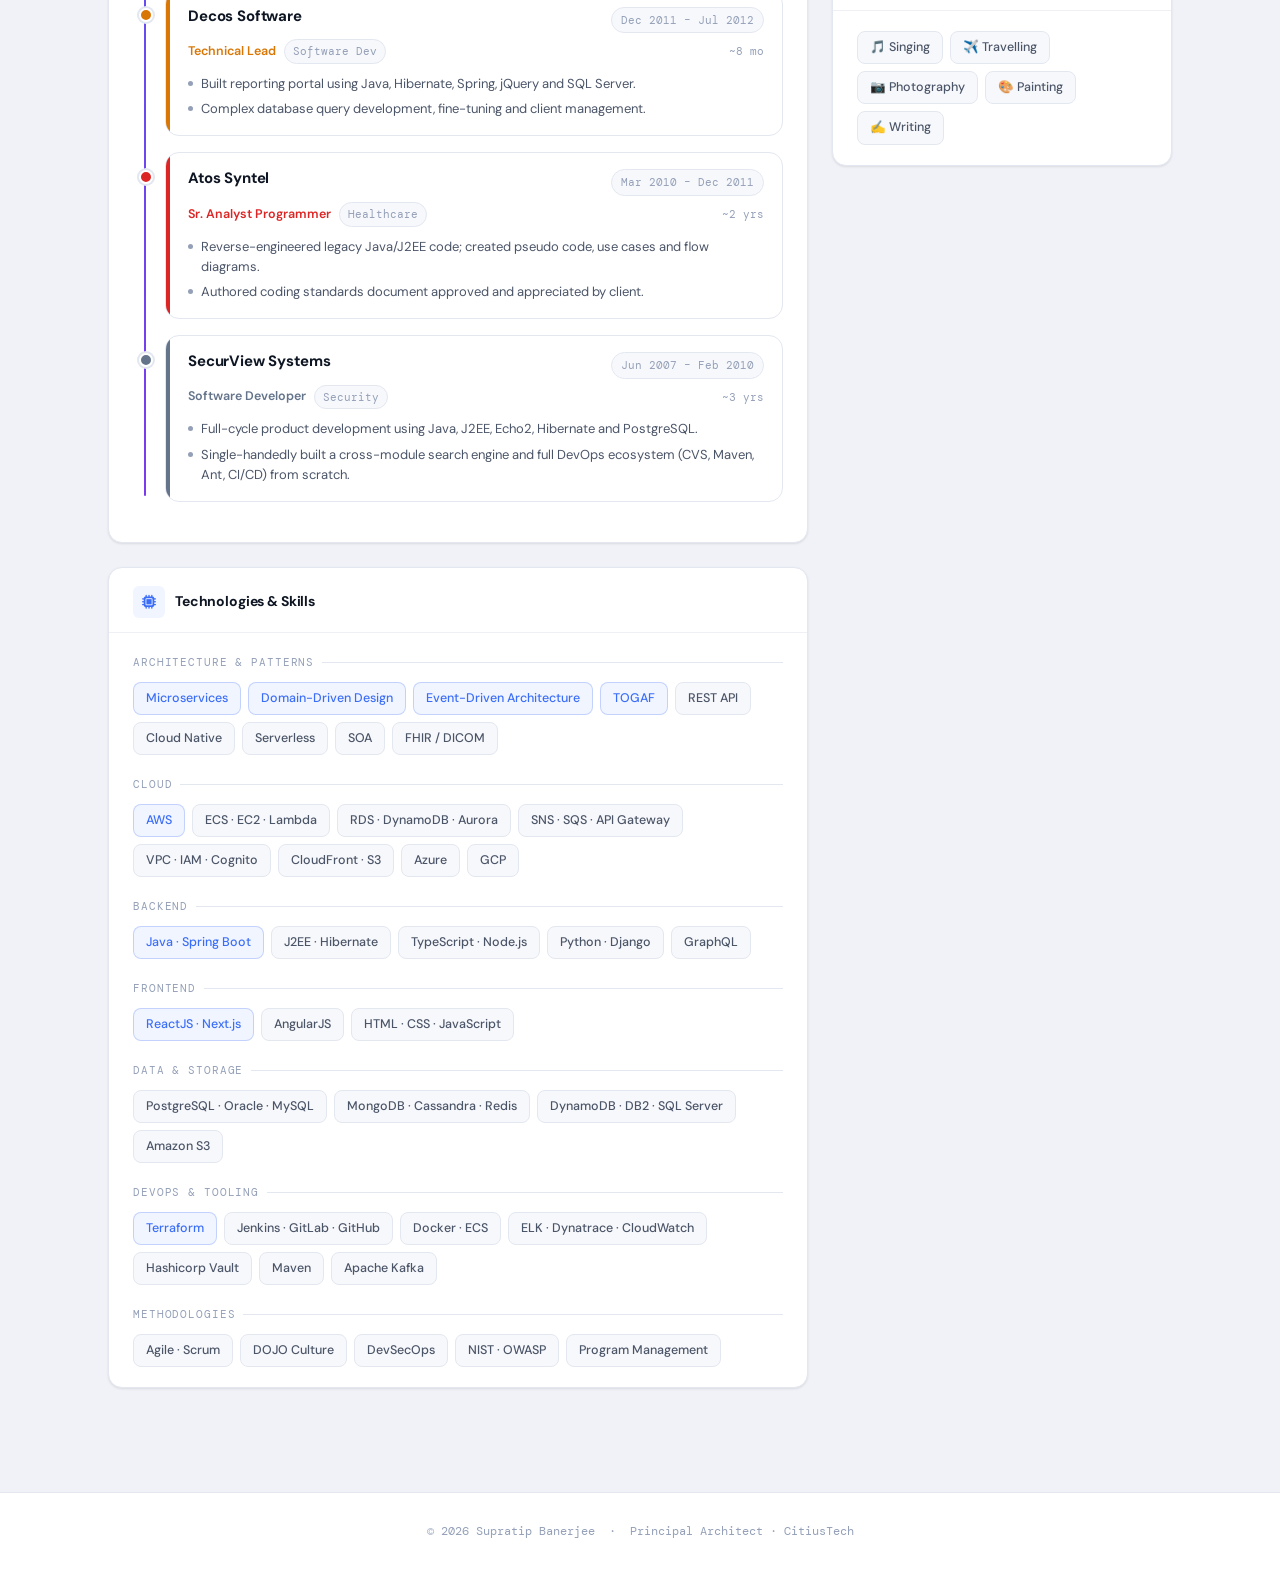
==== commit 329b25e4: "Update index.html" ====
--- a/index.html
+++ b/index.html
@@ -375,7 +375,7 @@
     </div>
     <div class="profile-info">
       <div class="profile-name">Supratip Banerjee</div>
-      <div class="profile-title">Principal Architect · CitiusTech &nbsp;|&nbsp; 18 yrs · Cloud, Microservices, DDD</div>
+      <div class="profile-title">Principal Architect · CitiusTech &nbsp;</div>
     </div>
     <div class="social-links">
       <a href="https://www.linkedin.com/in/supratipb/" target="_blank" aria-label="LinkedIn"><i class="fab fa-linkedin-in"></i></a>
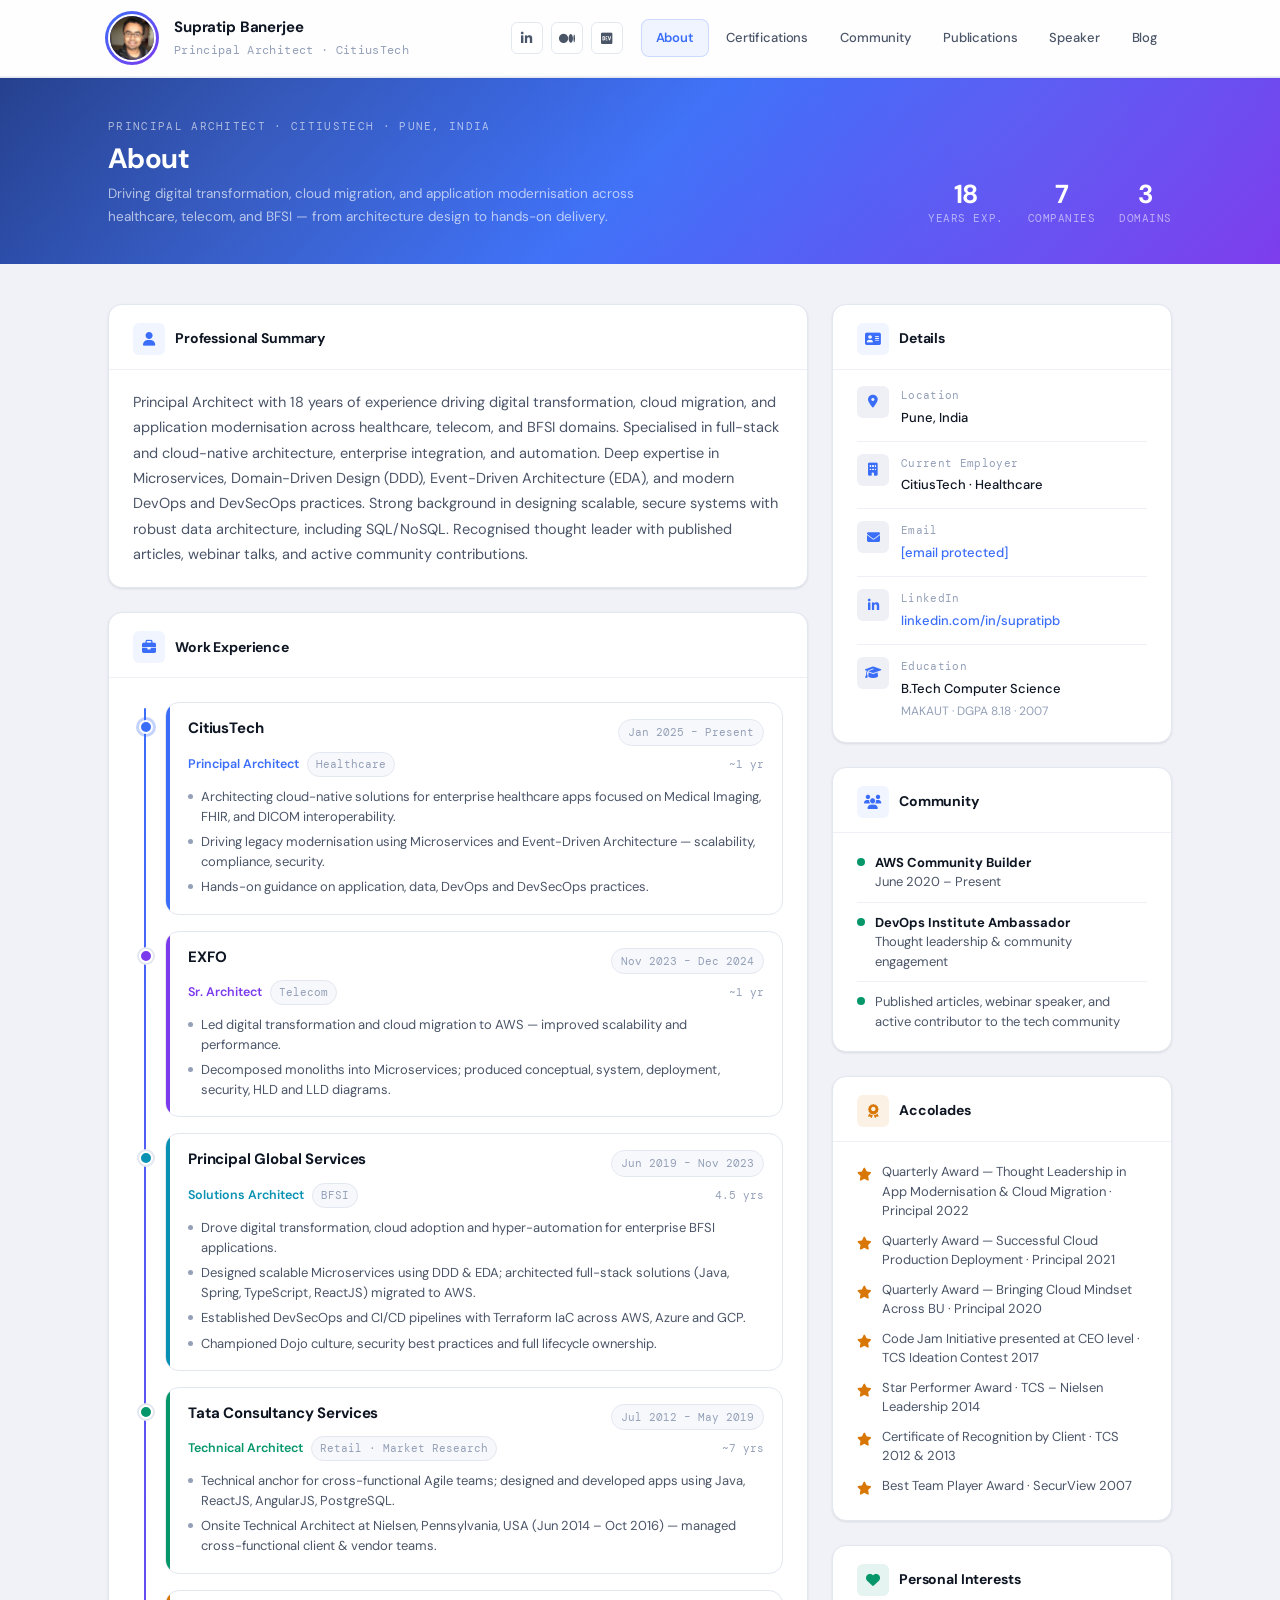
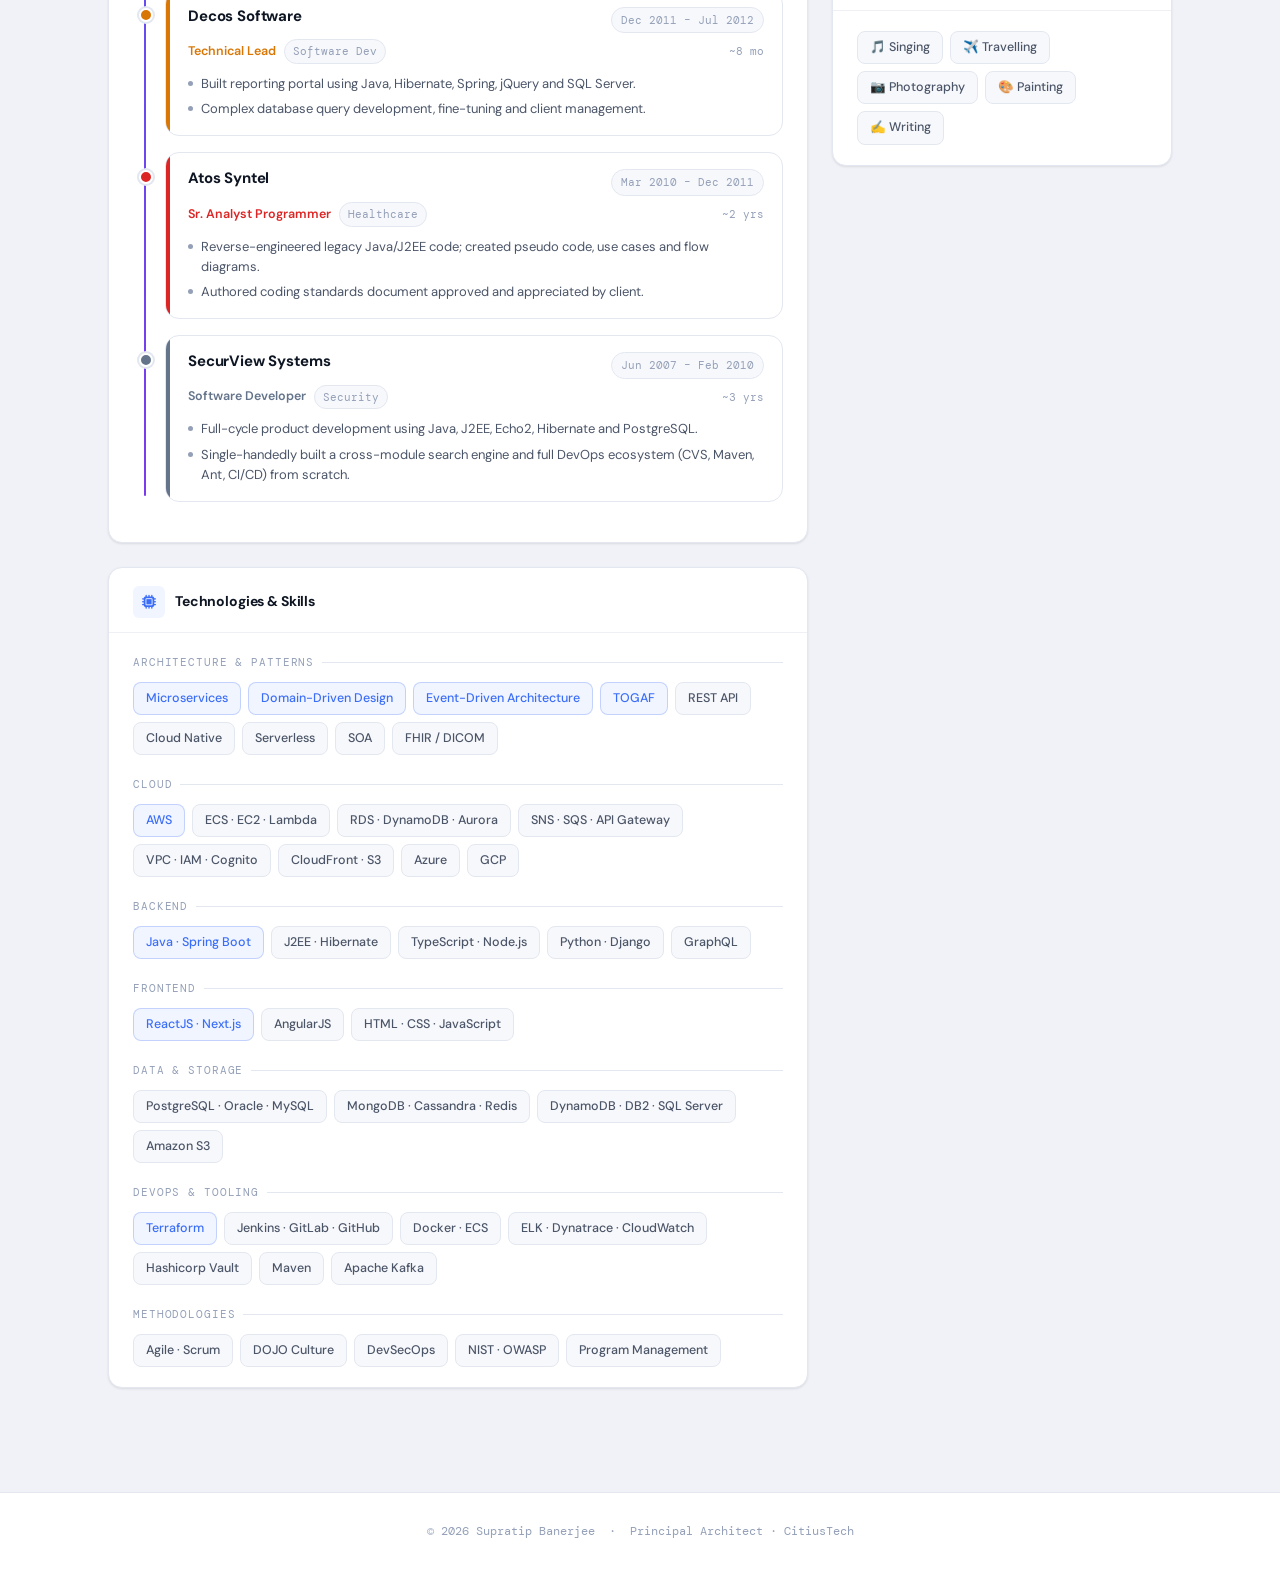
==== commit 366d002a: "Update index.html" ====
--- a/index.html
+++ b/index.html
@@ -379,7 +379,8 @@
     </div>
     <div class="social-links">
       <a href="https://www.linkedin.com/in/supratipb/" target="_blank" aria-label="LinkedIn"><i class="fab fa-linkedin-in"></i></a>
-      <a href="https://twitter.com/supratip" target="_blank" aria-label="Twitter"><i class="fab fa-x-twitter"></i></a>
+      <a href="https://medium.com/@supratip-banerjee" target="_blank" aria-label="Medium"><i class="fab fa-medium"></i></a>
+      <a href="https://dev.to/supratipb" target="_blank" aria-label="dev.to"><i class="fab fa-dev"></i></a>
     </div>
     <nav class="site-nav" aria-label="Main navigation">
       <a href="index.html" class="nav-link active">About</a>
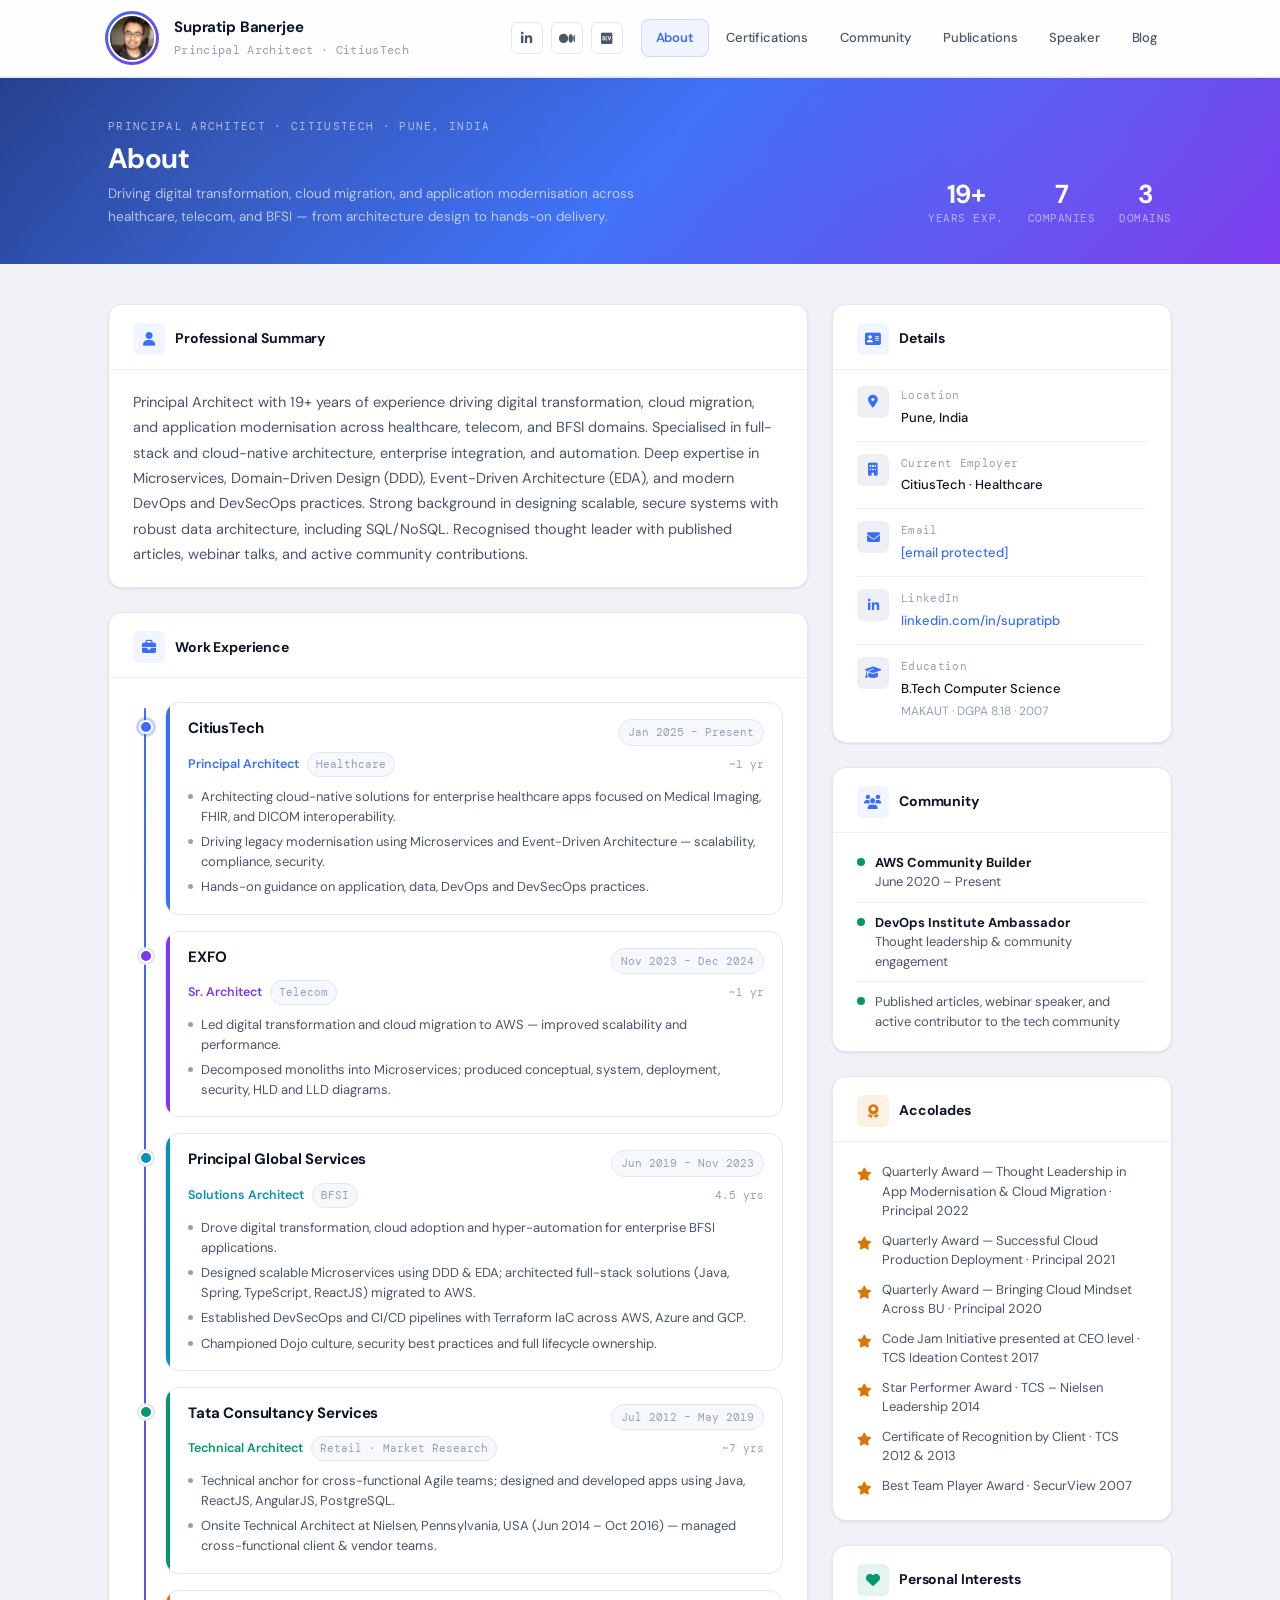
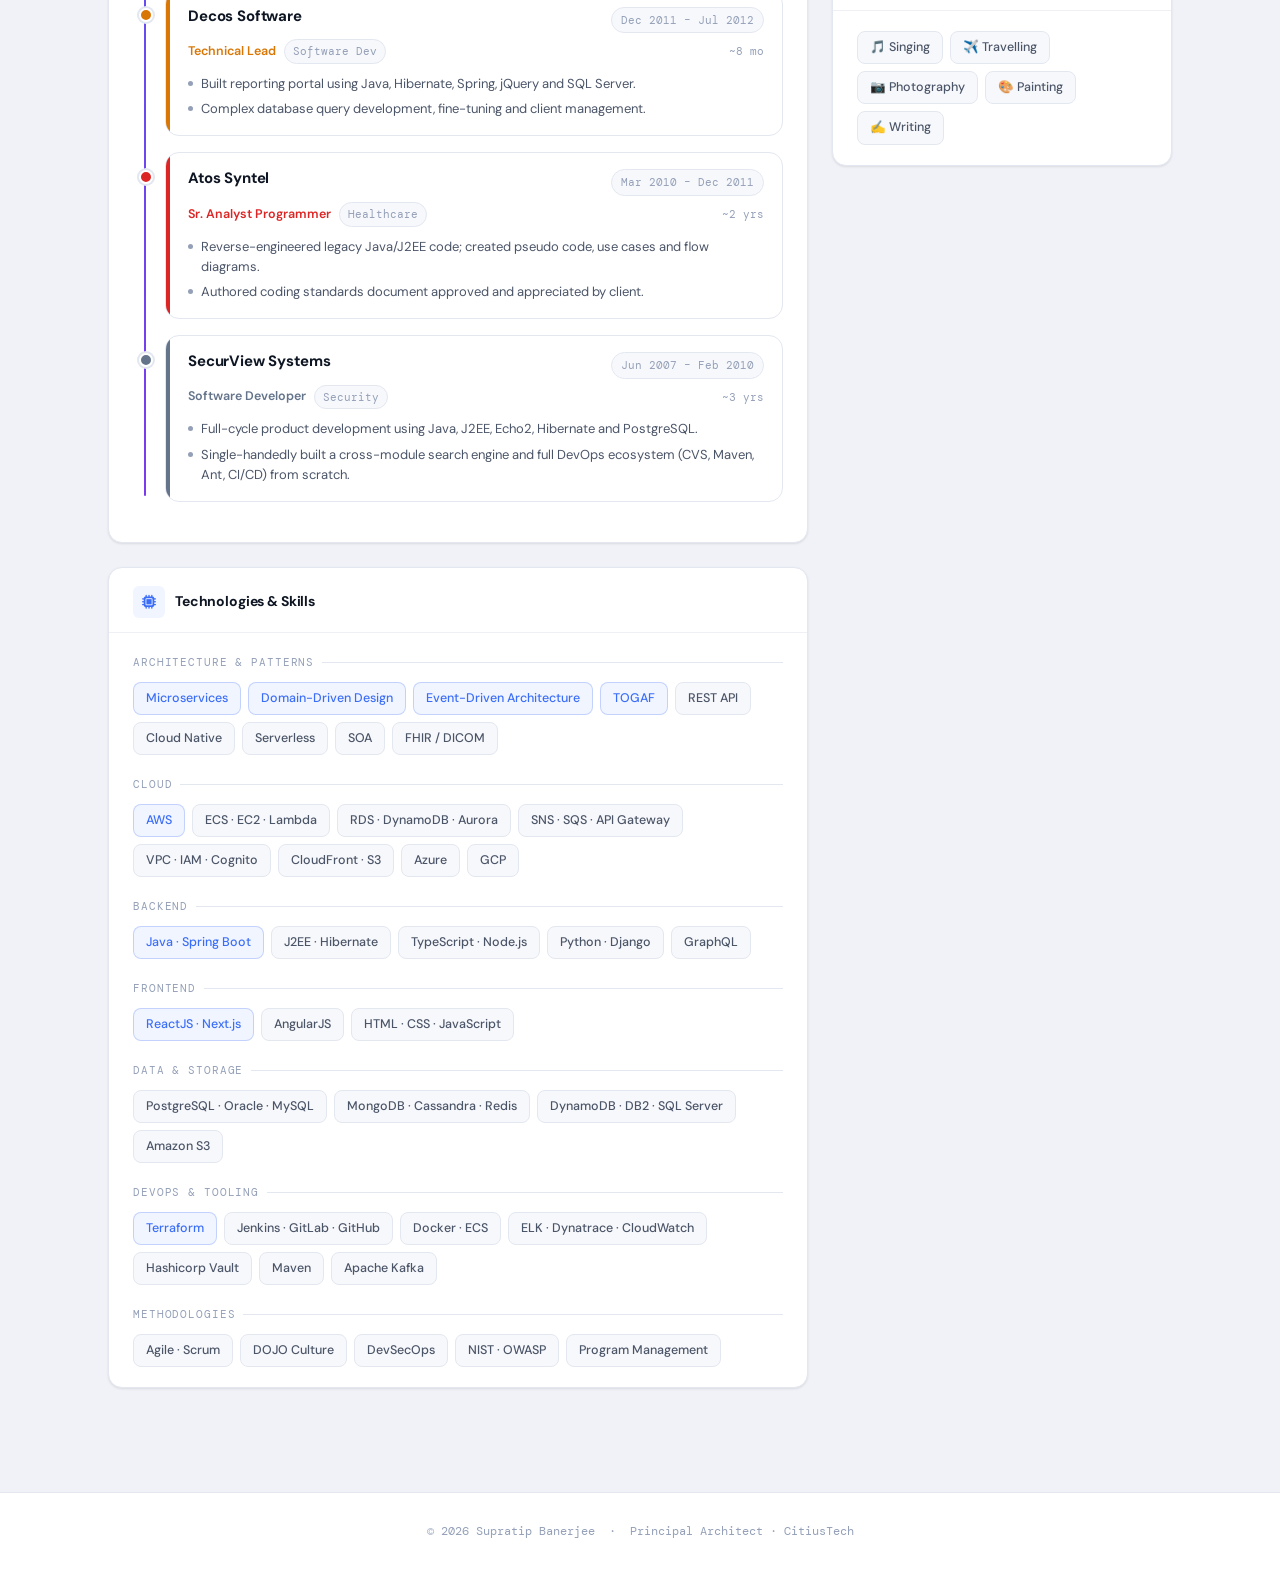
==== commit 29112e0c: "Update index.html" ====
--- a/index.html
+++ b/index.html
@@ -414,7 +414,7 @@
     </div>
     <div class="hero-stats">
       <div class="stat-item">
-        <div class="stat-number">18</div>
+        <div class="stat-number">19+</div>
         <div class="stat-label">Years Exp.</div>
       </div>
       <div class="stat-item">
@@ -445,7 +445,7 @@
           </div>
           <div class="section-body">
             <p class="summary-text">
-              Principal Architect with 18 years of experience driving digital transformation, cloud migration,
+              Principal Architect with 19+ years of experience driving digital transformation, cloud migration,
               and application modernisation across healthcare, telecom, and BFSI domains. Specialised in
               full-stack and cloud-native architecture, enterprise integration, and automation. Deep expertise
               in Microservices, Domain-Driven Design (DDD), Event-Driven Architecture (EDA), and modern
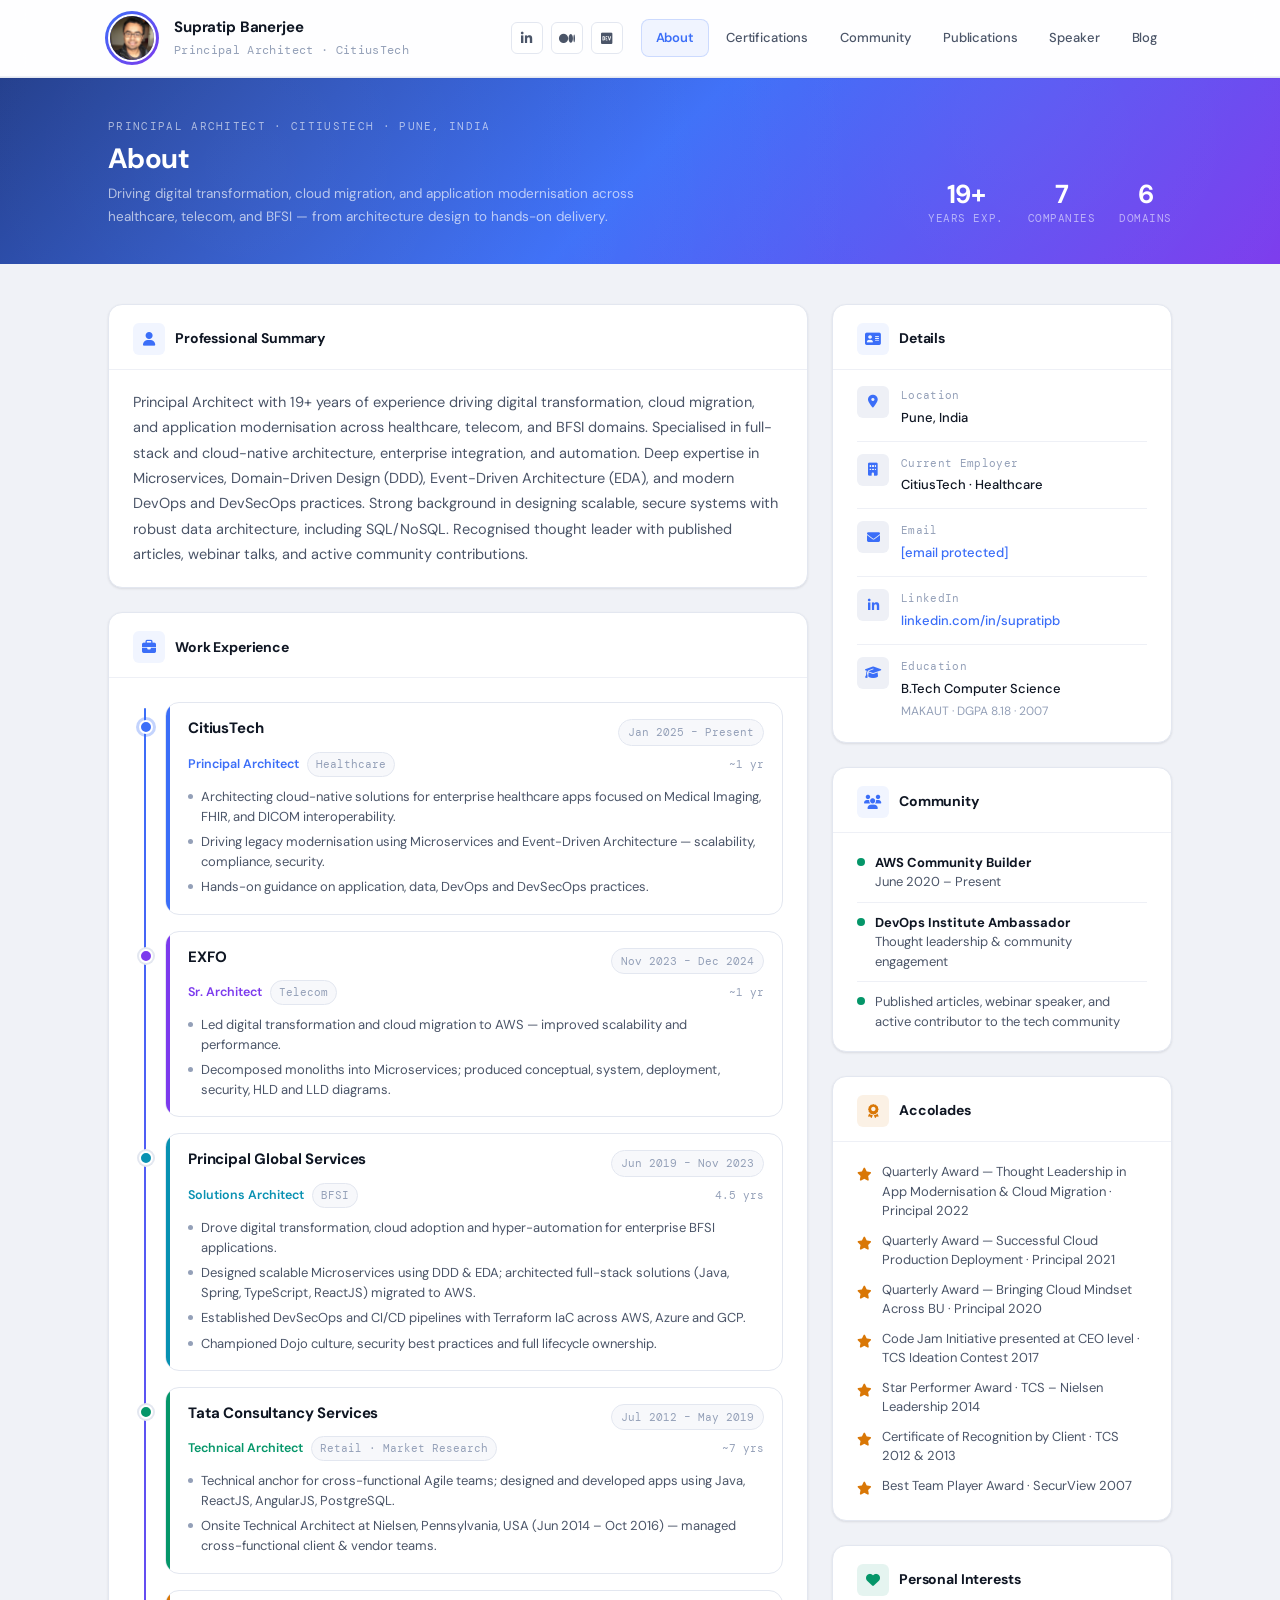
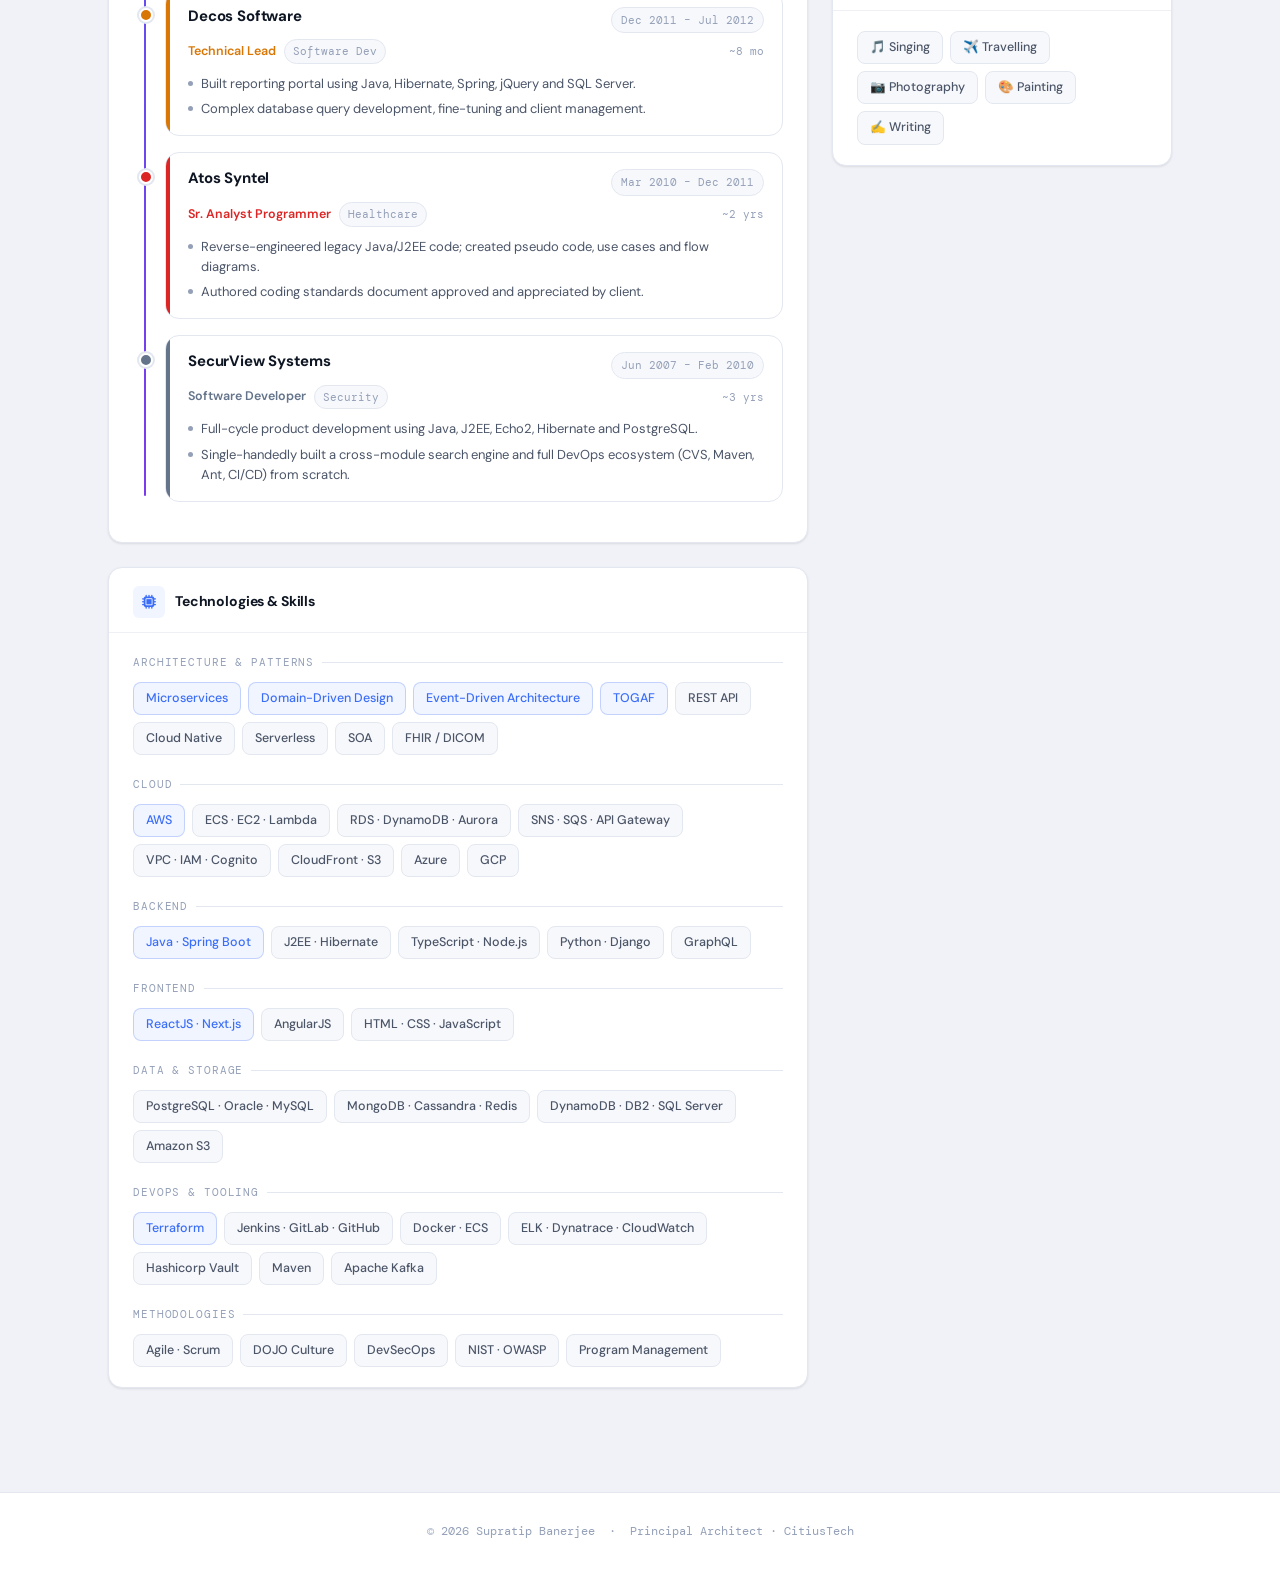
==== commit 54c7ec6a: "Update index.html" ====
--- a/index.html
+++ b/index.html
@@ -422,7 +422,7 @@
         <div class="stat-label">Companies</div>
       </div>
       <div class="stat-item">
-        <div class="stat-number">3</div>
+        <div class="stat-number">6</div>
         <div class="stat-label">Domains</div>
       </div>
     </div>
